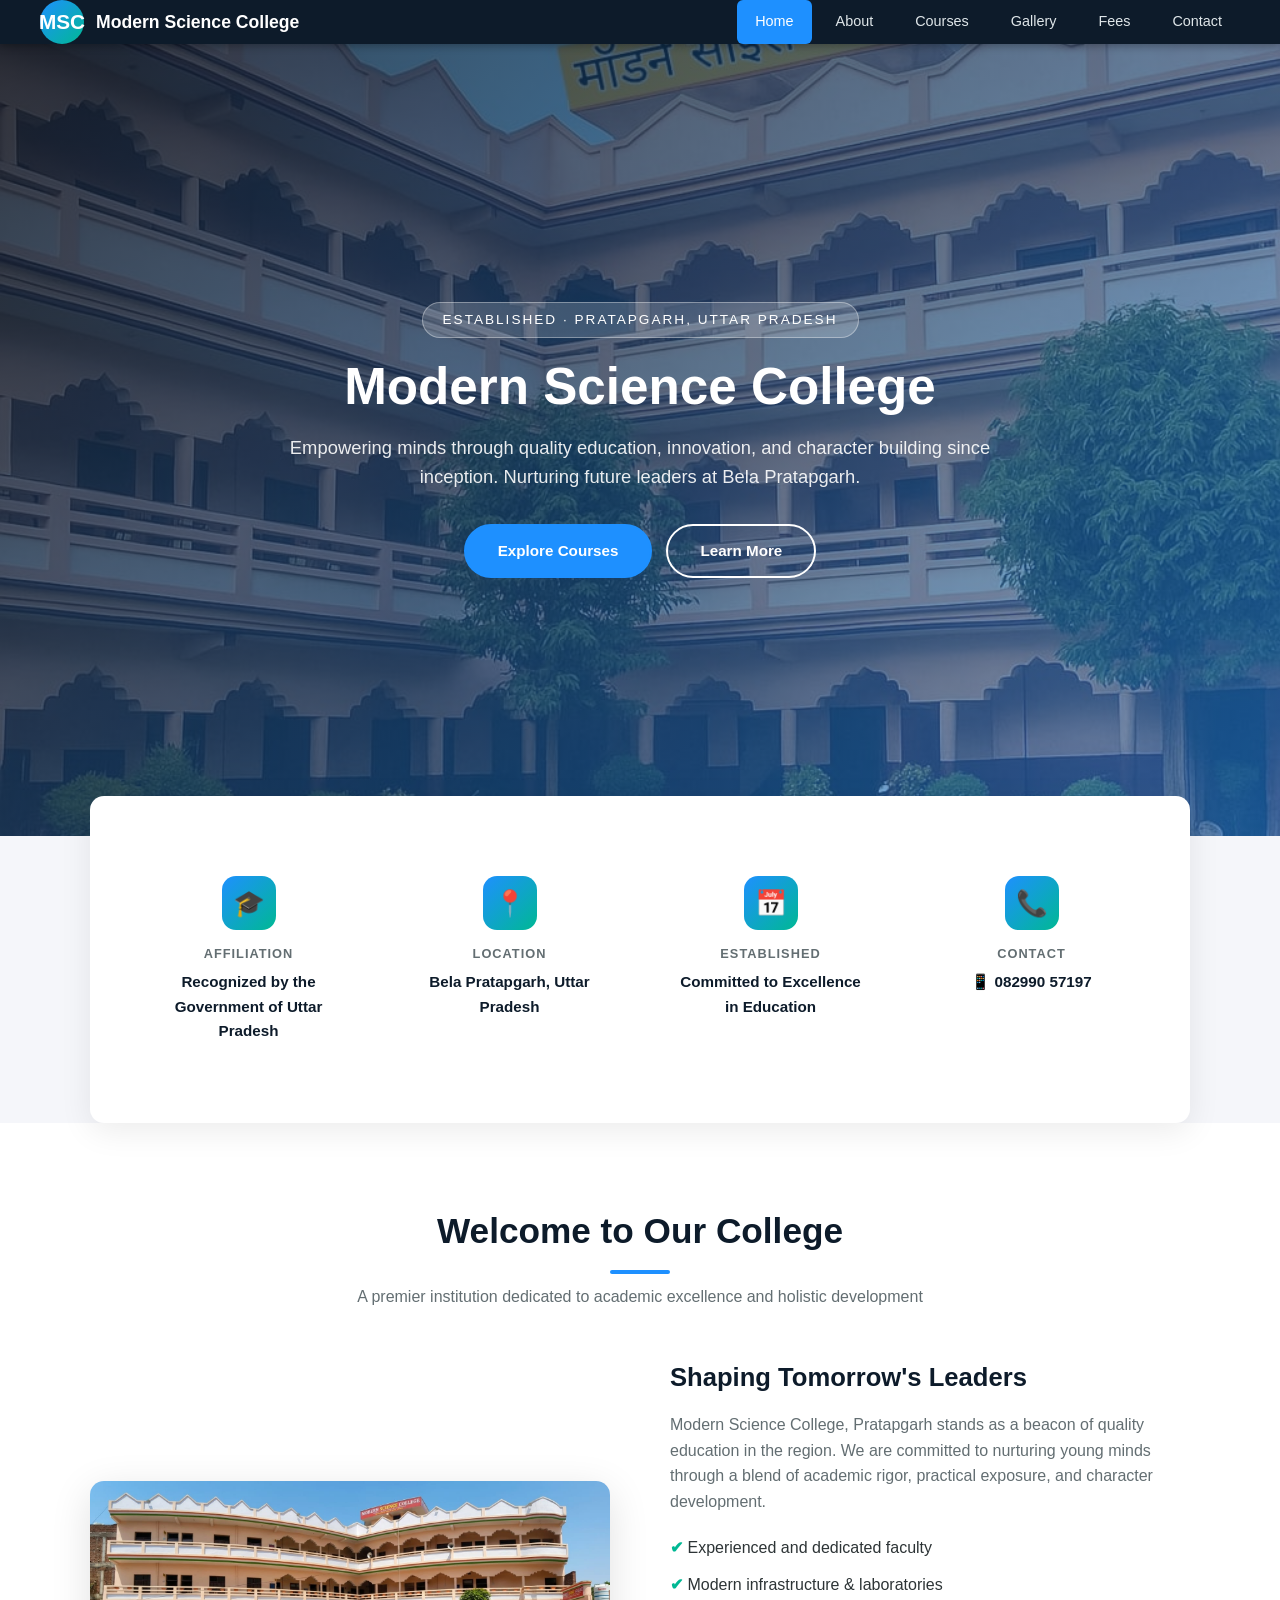
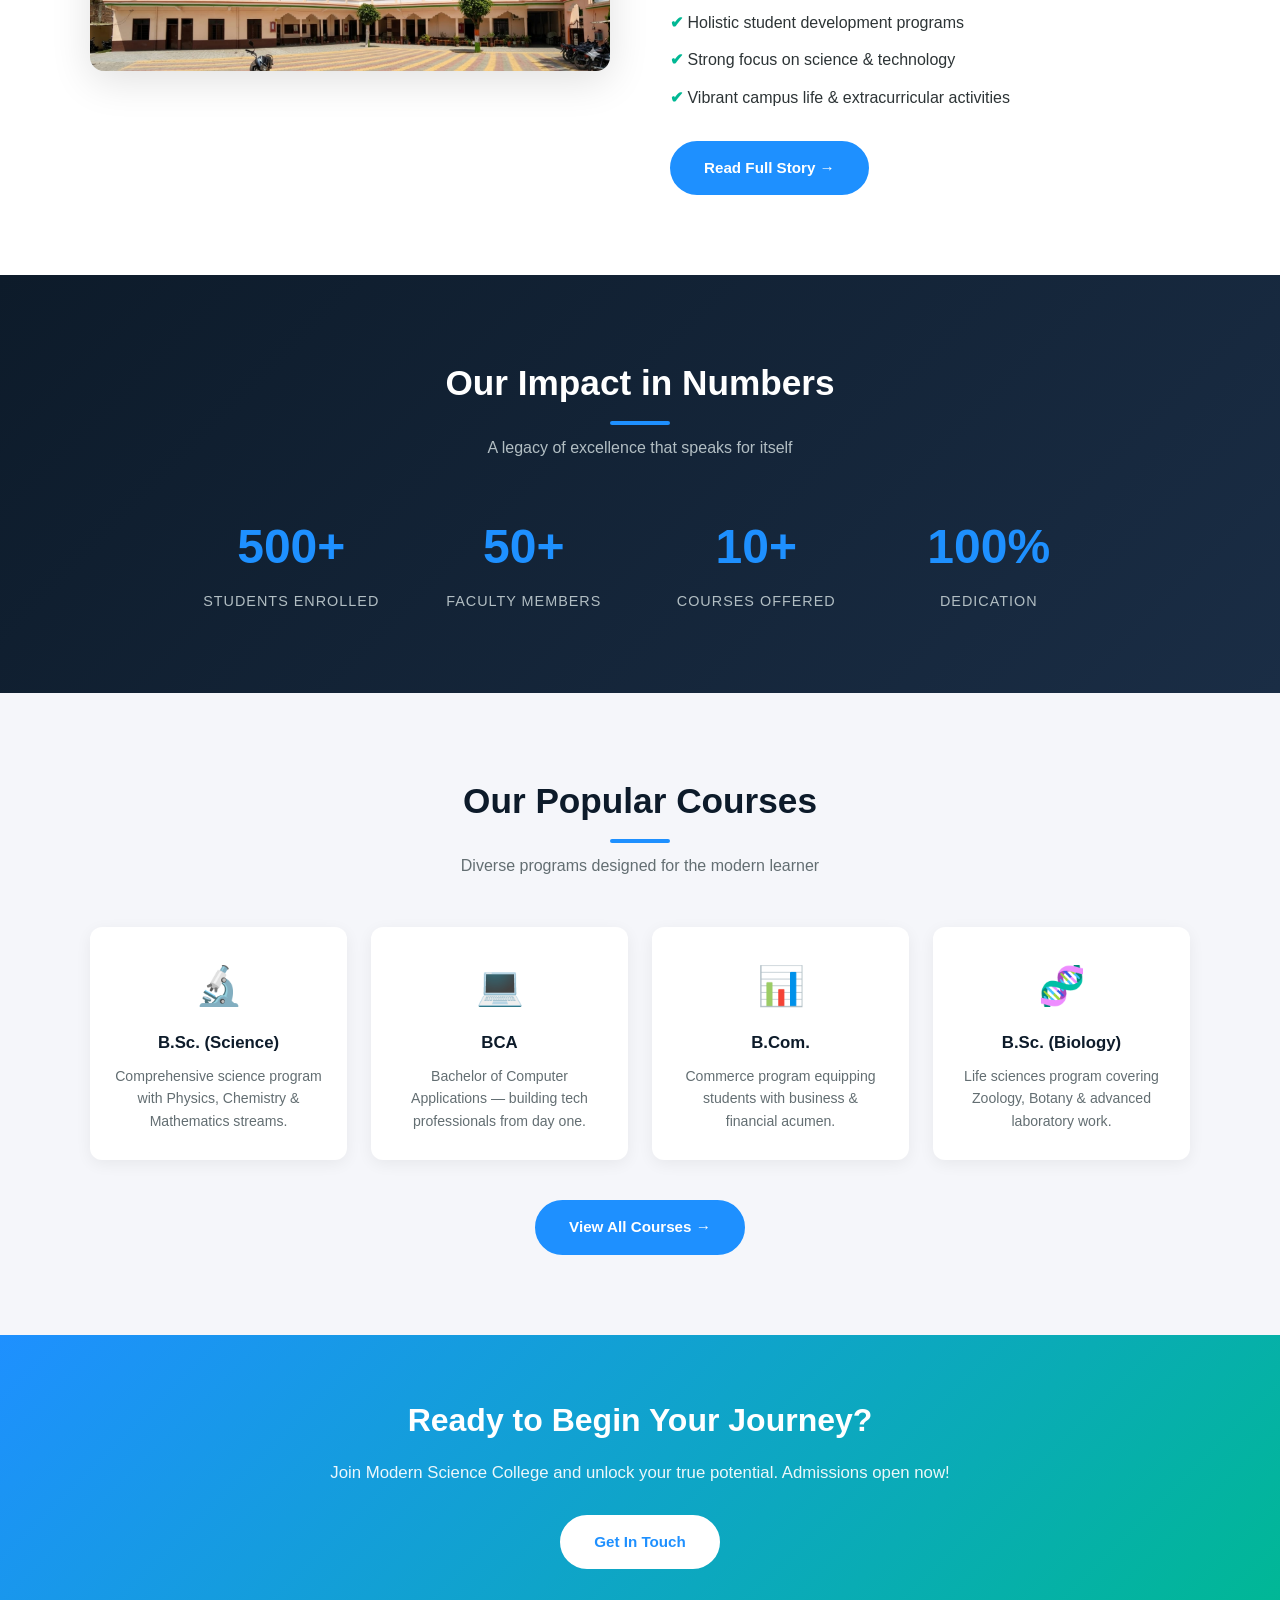
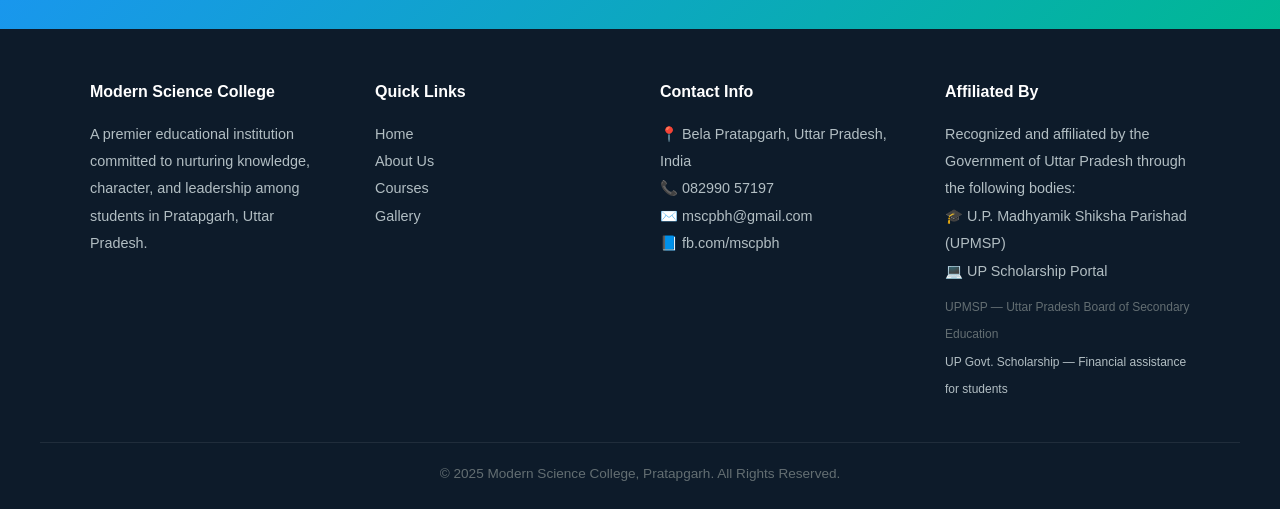
==== index.html @ 39db9e0f "first commit" ====
<!DOCTYPE html>
<html lang="en">
<head>
  <meta charset="UTF-8" />
  <meta name="viewport" content="width=device-width, initial-scale=1.0" />
  <title>Modern Science College, Pratapgarh</title>
  <style>
    /* ─── RESET & BASE ─── */
    *, *::before, *::after { box-sizing: border-box; margin: 0; padding: 0; }
    html { scroll-behavior: smooth; }
    body {
      font-family: 'Segoe UI', Tahoma, sans-serif;
      background: #f5f6fa;
      color: #2d3436;
      line-height: 1.6;
    }
    a { text-decoration: none; color: inherit; }

    /* ─── NAVBAR ─── */
    nav {
      position: sticky; top: 0; z-index: 999;
      background: #0d1b2a;
      display: flex; align-items: center; justify-content: space-between;
      padding: 0 40px;
      box-shadow: 0 2px 8px rgba(0,0,0,0.3);
    }
    .logo {
      display: flex; align-items: center; gap: 12px;
      color: #fff; font-size: 1.1rem; font-weight: 600;
    }
    .logo-circle {
      width: 44px; height: 44px; border-radius: 50%;
      background: linear-gradient(135deg, #1e90ff, #00b894);
      display: flex; align-items: center; justify-content: center;
      font-size: 1.3rem; font-weight: bold; color: #fff; flex-shrink: 0;
    }
    .nav-links { display: flex; gap: 6px; list-style: none; }
    .nav-links a {
      display: block; padding: 10px 18px;
      color: #dfe6e9; font-size: 0.9rem; font-weight: 500;
      border-radius: 6px; transition: all 0.2s;
    }
    .nav-links a:hover, .nav-links a.active {
      background: #1e90ff; color: #fff;
    }

    /* ─── HERO ─── */
    .hero {
      position: relative;
      height: 88vh; min-height: 480px;
      background: url('../img/collegepic1.jpeg') center/cover no-repeat;
      display: flex; align-items: center; justify-content: center;
      text-align: center;
    }
    .hero::after {
      content: '';
      position: absolute; inset: 0;
      background: linear-gradient(135deg, rgba(13,27,42,0.82), rgba(30,144,255,0.55));
    }
    .hero-content {
      position: relative; z-index: 1;
      color: #fff; max-width: 800px; padding: 0 24px;
    }
    .hero-badge {
      display: inline-block;
      background: rgba(255,255,255,0.18);
      border: 1px solid rgba(255,255,255,0.35);
      padding: 6px 20px; border-radius: 50px;
      font-size: 0.85rem; letter-spacing: 2px; text-transform: uppercase;
      margin-bottom: 20px;
    }
    .hero-content h1 { font-size: 3.2rem; font-weight: 800; line-height: 1.15; margin-bottom: 16px; }
    .hero-content p { font-size: 1.15rem; opacity: 0.9; margin-bottom: 32px; }
    .hero-btns { display: flex; gap: 14px; justify-content: center; flex-wrap: wrap; }
    .btn {
      display: inline-block; padding: 13px 32px;
      border-radius: 50px; font-weight: 600; font-size: 0.95rem;
      transition: all 0.25s; cursor: pointer;
    }
    .btn-primary { background: #1e90ff; color: #fff; border: 2px solid #1e90ff; }
    .btn-primary:hover { background: #0d6efd; border-color: #0d6efd; transform: translateY(-2px); }
    .btn-outline { background: transparent; color: #fff; border: 2px solid #fff; }
    .btn-outline:hover { background: #fff; color: #0d1b2a; transform: translateY(-2px); }

    /* ─── SECTIONS ─── */
    section { padding: 80px 40px; }
    .section-title {
      text-align: center; margin-bottom: 48px;
    }
    .section-title h2 {
      font-size: 2.2rem; color: #0d1b2a;
      position: relative; display: inline-block;
    }
    .section-title h2::after {
      content: ''; display: block;
      width: 60px; height: 4px; background: #1e90ff;
      border-radius: 2px; margin: 10px auto 0;
    }
    .section-title p { color: #636e72; margin-top: 10px; font-size: 1rem; }

    /* ─── QUICK INFO ─── */
    .quick-info {
      background: #fff;
      display: grid;
      grid-template-columns: repeat(auto-fit, minmax(220px, 1fr));
      gap: 24px; padding: 60px 40px;
      margin-top: -40px; position: relative; z-index: 2;
      max-width: 1100px; margin-left: auto; margin-right: auto;
      border-radius: 14px;
      box-shadow: 0 8px 32px rgba(0,0,0,0.08);
    }
    .info-card { text-align: center; padding: 20px; }
    .info-icon {
      width: 54px; height: 54px; border-radius: 14px;
      background: linear-gradient(135deg, #1e90ff, #00b894);
      display: flex; align-items: center; justify-content: center;
      font-size: 1.6rem; margin: 0 auto 14px;
    }
    .info-card h3 { font-size: 0.8rem; color: #636e72; text-transform: uppercase; letter-spacing: 1px; margin-bottom: 6px; }
    .info-card p { font-weight: 600; color: #0d1b2a; font-size: 0.95rem; }

    /* ─── ABOUT HIGHLIGHTS ─── */
    #home-about { background: #fff; }
    .about-grid {
      display: grid; grid-template-columns: 1fr 1fr;
      gap: 60px; align-items: center; max-width: 1100px; margin: 0 auto;
    }
    .about-img {
      border-radius: 14px; overflow: hidden;
      box-shadow: 0 10px 40px rgba(0,0,0,0.12);
    }
    .about-img img { width: 100%; height: auto; display: block; }
    .about-text h3 { font-size: 1.6rem; color: #0d1b2a; margin-bottom: 14px; }
    .about-text p { color: #636e72; margin-bottom: 14px; }
    .check-list { list-style: none; margin-bottom: 24px; }
    .check-list li { padding: 6px 0; color: #2d3436; }
    .check-list li::before { content: '✔ '; color: #00b894; font-weight: bold; }

    /* ─── STATS ─── */
    #stats {
      background: linear-gradient(135deg, #0d1b2a, #1a2d45);
      color: #fff; text-align: center;
    }
    #stats .section-title h2 { color: #fff; }
    #stats .section-title p { color: #b2bec3; }
    .stats-grid {
      display: grid;
      grid-template-columns: repeat(auto-fit, minmax(160px, 1fr));
      gap: 30px; max-width: 900px; margin: 0 auto;
    }
    .stat-item h2 { font-size: 3rem; font-weight: 800; color: #1e90ff; }
    .stat-item p { color: #b2bec3; font-size: 0.9rem; text-transform: uppercase; letter-spacing: 1px; margin-top: 4px; }

    /* ─── COURSES PREVIEW ─── */
    #courses-preview { background: #f5f6fa; }
    .course-grid {
      display: grid;
      grid-template-columns: repeat(auto-fit, minmax(240px, 1fr));
      gap: 24px; max-width: 1100px; margin: 0 auto;
    }
    .course-card {
      background: #fff; border-radius: 12px;
      padding: 28px 24px; text-align: center;
      box-shadow: 0 4px 16px rgba(0,0,0,0.06);
      transition: transform 0.25s, box-shadow 0.25s;
    }
    .course-card:hover { transform: translateY(-6px); box-shadow: 0 12px 32px rgba(0,0,0,0.12); }
    .course-icon { font-size: 2.4rem; margin-bottom: 14px; }
    .course-card h3 { color: #0d1b2a; margin-bottom: 8px; font-size: 1.05rem; }
    .course-card p { color: #636e72; font-size: 0.88rem; }

    /* ─── CTA BANNER ─── */
    .cta-banner {
      background: linear-gradient(135deg, #1e90ff, #00b894);
      color: #fff; text-align: center; padding: 60px 40px;
    }
    .cta-banner h2 { font-size: 2rem; margin-bottom: 14px; }
    .cta-banner p { font-size: 1.05rem; opacity: 0.92; margin-bottom: 28px; }
    .btn-white { background: #fff; color: #1e90ff; border: 2px solid #fff; }
    .btn-white:hover { background: transparent; color: #fff; transform: translateY(-2px); }

    /* ─── FOOTER ─── */
    footer {
      background: #0d1b2a; color: #b2bec3;
      padding: 50px 40px 24px;
    }
    .footer-grid {
      display: grid;
      grid-template-columns: repeat(auto-fit, minmax(200px, 1fr));
      gap: 40px; max-width: 1100px; margin: 0 auto 40px;
    }
    .footer-col h3 { color: #fff; margin-bottom: 16px; font-size: 1rem; }
    .footer-col p, .footer-col a { color: #b2bec3; font-size: 0.9rem; line-height: 1.9; display: block; }
    .footer-col a:hover { color: #1e90ff; }
    .footer-bottom {
      border-top: 1px solid rgba(255,255,255,0.08);
      text-align: center; padding-top: 20px;
      font-size: 0.85rem; color: #636e72;
    }

    /* ─── RESPONSIVE ─── */
    @media (max-width: 768px) {
      nav { flex-direction: column; padding: 14px 20px; gap: 10px; }
      .nav-links { flex-wrap: wrap; justify-content: center; }
      .hero-content h1 { font-size: 2rem; }
      section { padding: 50px 20px; }
      .quick-info { padding: 40px 24px; margin: -30px 16px 0; }
      .about-grid { grid-template-columns: 1fr; gap: 30px; }
    }
  </style>
</head>
<body>

  <!-- NAVBAR -->
  <nav>
    <div class="logo">
      <div class="logo-circle">MSC</div>
      <span>Modern Science College</span>
    </div>
    <ul class="nav-links">
      <li><a href="index.html" class="active">Home</a></li>
      <li><a href="about.html">About</a></li>
      <li><a href="courses.html">Courses</a></li>
      <li><a href="gallery.html">Gallery</a></li>
      <li><a href="fees.html">Fees</a></li>
      <li><a href="contact.html">Contact</a></li>
    </ul>
  </nav>

  <!-- HERO -->
  <section class="hero">
    <div class="hero-content">
      <span class="hero-badge">Established · Pratapgarh, Uttar Pradesh</span>
      <h1>Modern Science College</h1>
      <p>Empowering minds through quality education, innovation, and character building since inception. Nurturing future leaders at Bela Pratapgarh.</p>
      <div class="hero-btns">
        <a href="courses.html" class="btn btn-primary">Explore Courses</a>
        <a href="about.html" class="btn btn-outline">Learn More</a>
      </div>
    </div>
  </section>

  <!-- QUICK INFO -->
  <div class="quick-info">
    <div class="info-card">
      <div class="info-icon">🎓</div>
      <h3>Affiliation</h3>
      <p>Recognized by the Government of Uttar Pradesh</p>
    </div>
    <div class="info-card">
      <div class="info-icon">📍</div>
      <h3>Location</h3>
      <p>Bela Pratapgarh, Uttar Pradesh</p>
    </div>
    <div class="info-card">
      <div class="info-icon">📅</div>
      <h3>Established</h3>
      <p>Committed to Excellence in Education</p>
    </div>
    <div class="info-card">
      <div class="info-icon">📞</div>
      <h3>Contact</h3>
      <p>📱 082990 57197</p>
    </div>
  </div>

  <!-- ABOUT HIGHLIGHTS -->
  <section id="home-about">
    <div class="section-title">
      <h2>Welcome to Our College</h2>
      <p>A premier institution dedicated to academic excellence and holistic development</p>
    </div>
    <div class="about-grid">
      <div class="about-img">
        <img src="../img/collegepic2.jpeg" alt="College Campus" />
      </div>
      <div class="about-text">
        <h3>Shaping Tomorrow's Leaders</h3>
        <p>Modern Science College, Pratapgarh stands as a beacon of quality education in the region. We are committed to nurturing young minds through a blend of academic rigor, practical exposure, and character development.</p>
        <ul class="check-list">
          <li>Experienced and dedicated faculty</li>
          <li>Modern infrastructure &amp; laboratories</li>
          <li>Holistic student development programs</li>
          <li>Strong focus on science &amp; technology</li>
          <li>Vibrant campus life &amp; extracurricular activities</li>
        </ul>
        <a href="about.html" class="btn btn-primary">Read Full Story →</a>
      </div>
    </div>
  </section>

  <!-- STATS -->
  <section id="stats">
    <div class="section-title">
      <h2>Our Impact in Numbers</h2>
      <p>A legacy of excellence that speaks for itself</p>
    </div>
    <div class="stats-grid">
      <div class="stat-item">
        <h2>500+</h2>
        <p>Students Enrolled</p>
      </div>
      <div class="stat-item">
        <h2>50+</h2>
        <p>Faculty Members</p>
      </div>
      <div class="stat-item">
        <h2>10+</h2>
        <p>Courses Offered</p>
      </div>
      <div class="stat-item">
        <h2>100%</h2>
        <p>Dedication</p>
      </div>
    </div>
  </section>

  <!-- COURSES PREVIEW -->
  <section id="courses-preview">
    <div class="section-title">
      <h2>Our Popular Courses</h2>
      <p>Diverse programs designed for the modern learner</p>
    </div>
    <div class="course-grid">
      <div class="course-card">
        <div class="course-icon">🔬</div>
        <h3>B.Sc. (Science)</h3>
        <p>Comprehensive science program with Physics, Chemistry &amp; Mathematics streams.</p>
      </div>
      <div class="course-card">
        <div class="course-icon">💻</div>
        <h3>BCA</h3>
        <p>Bachelor of Computer Applications — building tech professionals from day one.</p>
      </div>
      <div class="course-card">
        <div class="course-icon">📊</div>
        <h3>B.Com.</h3>
        <p>Commerce program equipping students with business &amp; financial acumen.</p>
      </div>
      <div class="course-card">
        <div class="course-icon">🧬</div>
        <h3>B.Sc. (Biology)</h3>
        <p>Life sciences program covering Zoology, Botany &amp; advanced laboratory work.</p>
      </div>
    </div>
    <div style="text-align:center; margin-top:40px;">
      <a href="courses.html" class="btn btn-primary">View All Courses →</a>
    </div>
  </section>

  <!-- CTA BANNER -->
  <section class="cta-banner">
    <h2>Ready to Begin Your Journey?</h2>
    <p>Join Modern Science College and unlock your true potential. Admissions open now!</p>
    <a href="about.html" class="btn btn-white">Get In Touch</a>
  </section>



  <!-- FOOTER -->
  <footer>
    <div class="footer-grid">
      <div class="footer-col">
        <h3>Modern Science College</h3>
        <p>A premier educational institution committed to nurturing knowledge, character, and leadership among students in Pratapgarh, Uttar Pradesh.</p>
      </div>
      <div class="footer-col">
        <h3>Quick Links</h3>
        <a href="index.html">Home</a>
        <a href="about.html">About Us</a>
        <a href="courses.html">Courses</a>
        <a href="gallery.html">Gallery</a>
      </div>
      <div class="footer-col">
        <h3>Contact Info</h3>
        <p>📍 Bela Pratapgarh, Uttar Pradesh, India</p>
        <p>📞 082990 57197</p>
        <p>✉️ mscpbh@gmail.com</p>
        <p><a href="https://www.facebook.com/mscpbh" target="_blank">📘 fb.com/mscpbh</a></p>
      </div>
      <div class="footer-col">
        <h3>Affiliated By</h3>
        <p>Recognized and affiliated by the Government of Uttar Pradesh through the following bodies:</p>
        <p><a href="https://upmsp.edu.in/" target="_blank" rel="noopener">🎓 U.P. Madhyamik Shiksha Parishad (UPMSP)</a></p>
        <p><a href="https://scholarship.up.gov.in/" target="_blank" rel="noopener">💻 UP Scholarship Portal</a></p>
        <p style="margin-top:8px;"><small style="color:#636e72;">UPMSP — Uttar Pradesh Board of Secondary Education</small></p>
        <p><small>UP Govt. Scholarship — Financial assistance for students</small></p>
      </div>
    </div>
    <div class="footer-bottom">
      <p>&copy; 2025 Modern Science College, Pratapgarh. All Rights Reserved.</p>
    </div>
  </footer>

</body>
</html>
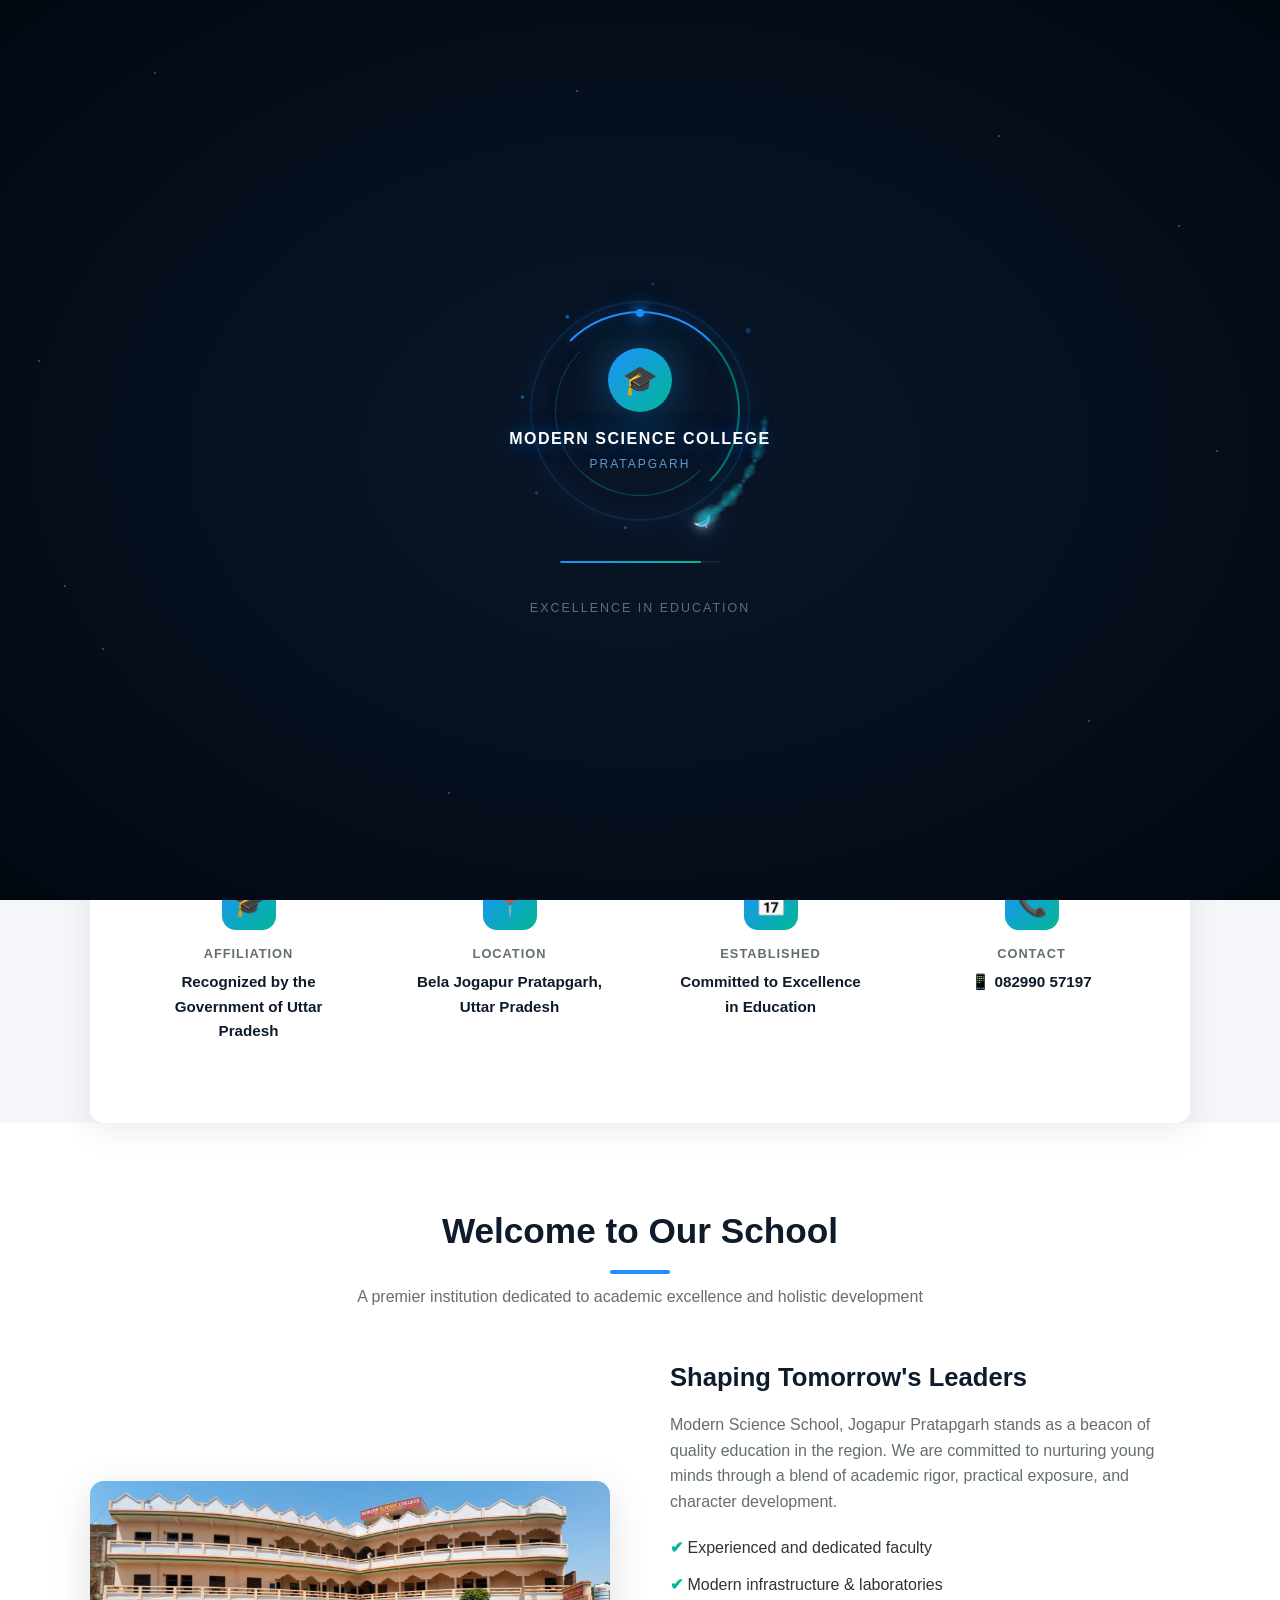
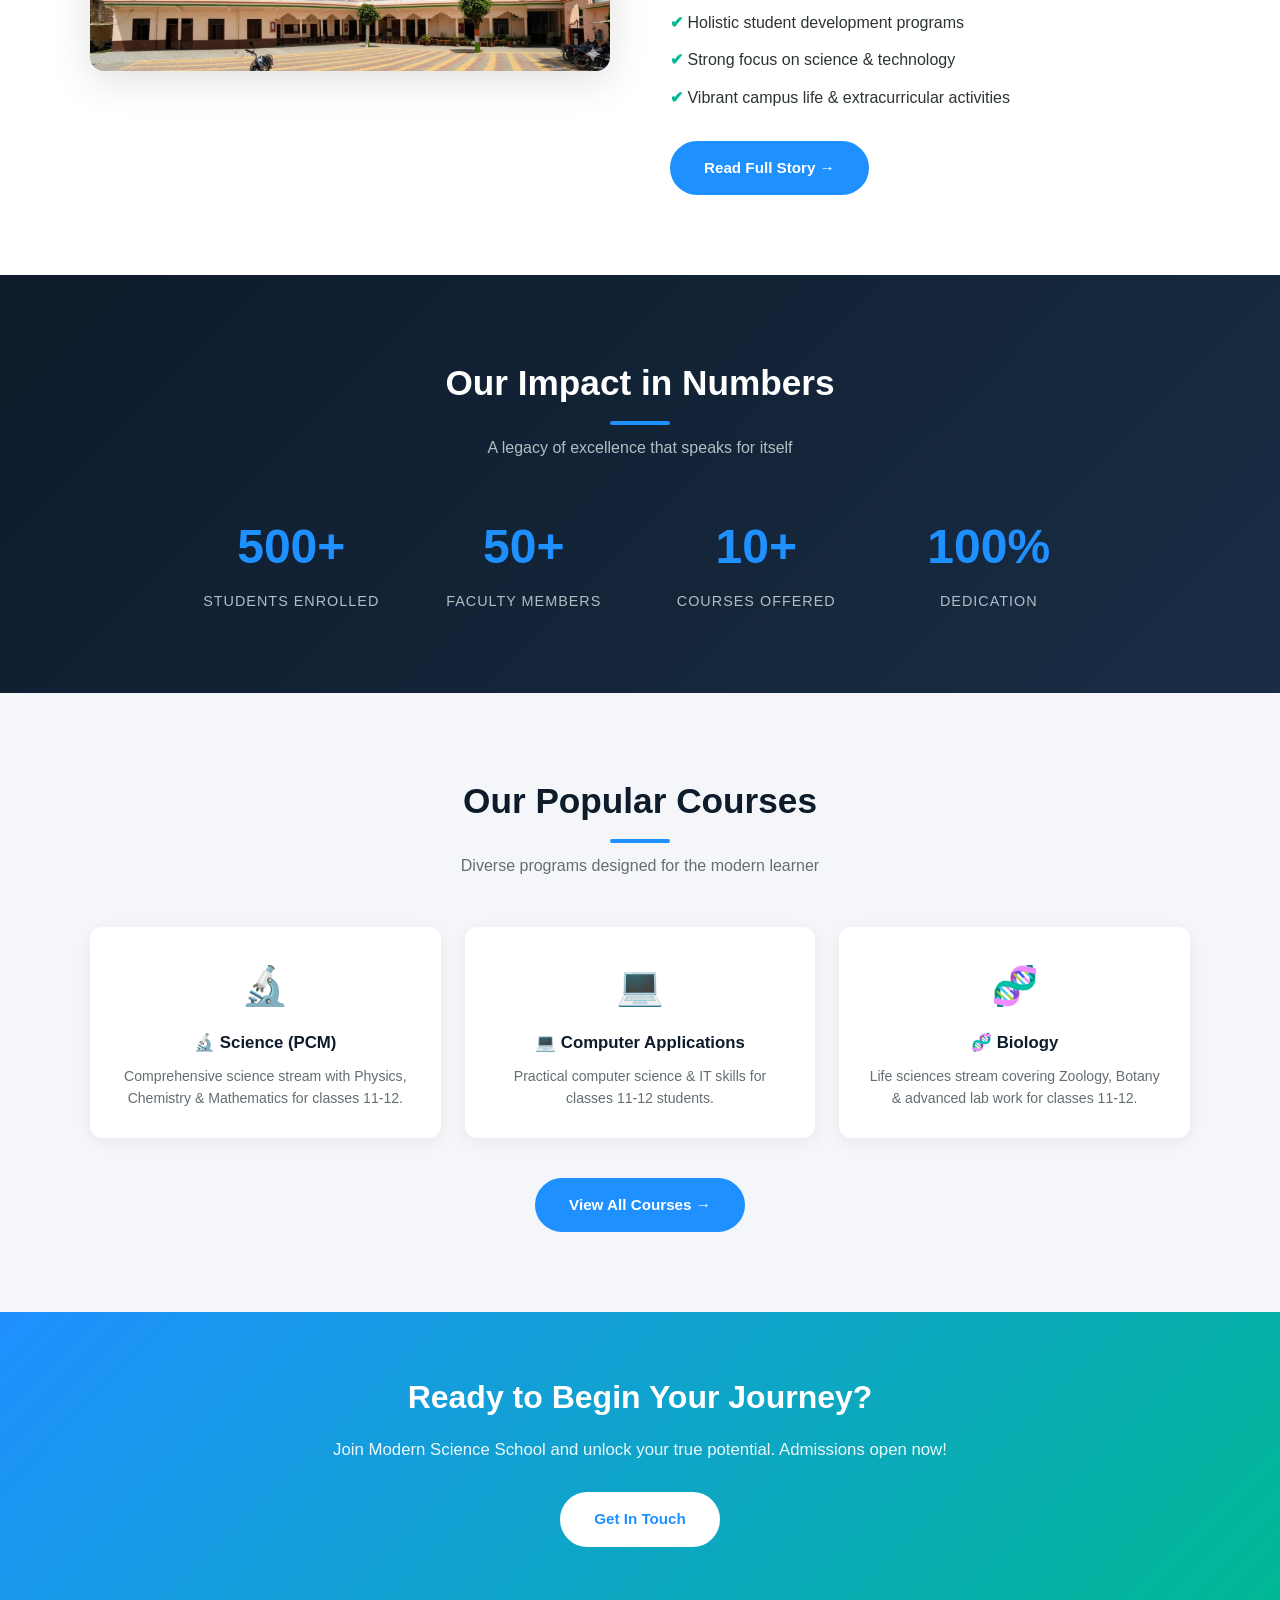
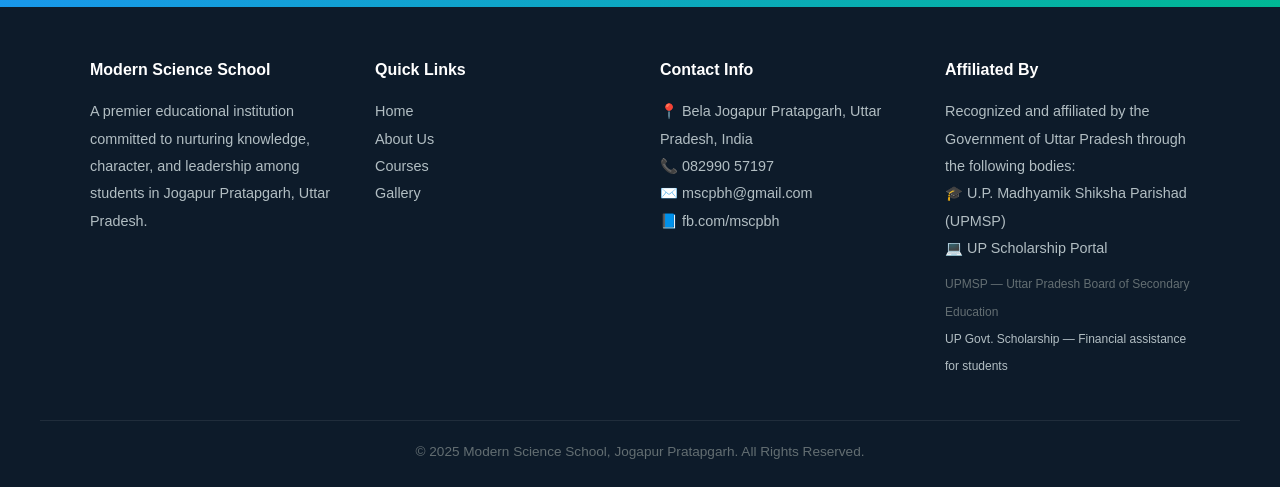
==== commit ef8e2d1a: "frist commit" ====
--- a/index.html
+++ b/index.html
@@ -3,9 +3,8 @@
 <head>
   <meta charset="UTF-8" />
   <meta name="viewport" content="width=device-width, initial-scale=1.0" />
-  <title>Modern Science College, Pratapgarh</title>
+  <title>Modern Science School, Jogapur Pratapgarh</title>
   <style>
-    /* ─── RESET & BASE ─── */
     *, *::before, *::after { box-sizing: border-box; margin: 0; padding: 0; }
     html { scroll-behavior: smooth; }
     body {
@@ -16,6 +15,279 @@
     }
     a { text-decoration: none; color: inherit; }
 
+    /* ─── LOADER OVERLAY ─── */
+    #loader-overlay {
+      position: fixed;
+      inset: 0;
+      background: radial-gradient(ellipse at center, #0a1628 0%, #050d1a 70%, #020810 100%);
+      display: flex;
+      flex-direction: column;
+      align-items: center;
+      justify-content: center;
+      z-index: 99999;
+      transition: opacity 0.8s cubic-bezier(0.4, 0, 0.2, 1),
+                  visibility 0.8s cubic-bezier(0.4, 0, 0.2, 1);
+    }
+    #loader-overlay.hidden {
+      opacity: 0;
+      visibility: hidden;
+    }
+
+    /* ─── LOADER CONTAINER ─── */
+    .loader-wrapper {
+      position: relative;
+      width: 260px;
+      height: 260px;
+      display: flex;
+      align-items: center;
+      justify-content: center;
+    }
+
+    /* ─── CIRCULAR RING ─── */
+    .loader-ring-outer {
+      position: absolute;
+      width: 220px;
+      height: 220px;
+      border-radius: 50%;
+      border: 2px solid rgba(30, 144, 255, 0.15);
+      box-shadow: 0 0 30px rgba(30, 144, 255, 0.08),
+                  inset 0 0 30px rgba(30, 144, 255, 0.05);
+    }
+    .loader-ring {
+      position: absolute;
+      width: 200px;
+      height: 200px;
+      border-radius: 50%;
+      border: 2.5px solid transparent;
+      border-top-color: #1e90ff;
+      border-right-color: rgba(0, 184, 148, 0.6);
+      animation: ring-spin 2s cubic-bezier(0.5, 0, 0.5, 1) infinite;
+      filter: drop-shadow(0 0 8px rgba(30, 144, 255, 0.5));
+    }
+    .loader-ring-inner {
+      position: absolute;
+      width: 170px;
+      height: 170px;
+      border-radius: 50%;
+      border: 1.5px solid transparent;
+      border-bottom-color: rgba(0, 184, 148, 0.4);
+      border-left-color: rgba(30, 144, 255, 0.3);
+      animation: ring-spin 3s cubic-bezier(0.5, 0, 0.5, 1) infinite reverse;
+      filter: drop-shadow(0 0 6px rgba(0, 184, 148, 0.3));
+    }
+    .loader-ring-dot {
+      position: absolute;
+      width: 8px;
+      height: 8px;
+      border-radius: 50%;
+      background: #1e90ff;
+      box-shadow: 0 0 12px #1e90ff, 0 0 24px rgba(30, 144, 255, 0.4);
+      top: -4px;
+      left: 50%;
+      transform: translateX(-50%);
+    }
+
+    /* ─── CENTER CONTENT ─── */
+    .loader-center {
+      position: relative;
+      z-index: 2;
+      text-align: center;
+      display: flex;
+      flex-direction: column;
+      align-items: center;
+    }
+    .loader-icon {
+      width: 64px;
+      height: 64px;
+      border-radius: 50%;
+      background: linear-gradient(135deg, #1e90ff, #00b894);
+      display: flex;
+      align-items: center;
+      justify-content: center;
+      font-size: 1.8rem;
+      color: #fff;
+      margin-bottom: 14px;
+      box-shadow: 0 0 40px rgba(30, 144, 255, 0.35),
+                  0 0 80px rgba(0, 184, 148, 0.15);
+      animation: icon-pulse 2s ease-in-out infinite;
+    }
+    .loader-college-name {
+      color: #ffffff;
+      font-size: 1rem;
+      font-weight: 700;
+      letter-spacing: 1.5px;
+      text-transform: uppercase;
+      text-shadow: 0 0 20px rgba(30, 144, 255, 0.5);
+      white-space: nowrap;
+    }
+    .loader-college-sub {
+      color: #74b9ff;
+      font-size: 0.75rem;
+      font-weight: 500;
+      letter-spacing: 2px;
+      text-transform: uppercase;
+      margin-top: 4px;
+      opacity: 0.8;
+    }
+
+    /* ─── BIRD ─── */
+    .bird-orbit-container {
+      position: absolute;
+      width: 260px;
+      height: 260px;
+      top: 0;
+      left: 0;
+      animation: none;
+    }
+    .bird {
+      position: absolute;
+      width: 22px;
+      height: 22px;
+      top: 50%;
+      left: 50%;
+      margin-top: -11px;
+      margin-left: -11px;
+      animation: bird-orbit 2.2s linear infinite;
+    }
+    .bird svg {
+      width: 22px;
+      height: 22px;
+      filter: drop-shadow(0 0 6px #fff) drop-shadow(0 0 12px rgba(30, 144, 255, 0.7));
+      animation: wing-flap 0.35s ease-in-out infinite alternate;
+    }
+
+    /* ─── BIRD TRAIL CANVAS ─── */
+    #trail-canvas {
+      position: absolute;
+      top: -60px;
+      left: -60px;
+      width: 380px;
+      height: 380px;
+      pointer-events: none;
+      z-index: 1;
+    }
+
+    /* ─── PARTICLE CANVAS ─── */
+    #particle-canvas {
+      position: absolute;
+      inset: 0;
+      width: 100%;
+      height: 100%;
+      pointer-events: none;
+      z-index: 10;
+    }
+
+    /* ─── BOTTOM TAGLINE ─── */
+    .loader-tagline {
+      margin-top: 36px;
+      color: #636e72;
+      font-size: 0.78rem;
+      letter-spacing: 2px;
+      text-transform: uppercase;
+      animation: tagline-pulse 2s ease-in-out infinite;
+    }
+
+    /* ─── PROGRESS BAR ─── */
+    .loader-progress-wrap {
+      margin-top: 20px;
+      width: 160px;
+      height: 2px;
+      background: rgba(255, 255, 255, 0.06);
+      border-radius: 2px;
+      overflow: hidden;
+    }
+    .loader-progress-bar {
+      height: 100%;
+      width: 0%;
+      background: linear-gradient(90deg, #1e90ff, #00b894);
+      border-radius: 2px;
+      box-shadow: 0 0 10px rgba(30, 144, 255, 0.5);
+      transition: width 0.1s linear;
+    }
+
+    /* ─── ANIMATIONS ─── */
+    @keyframes ring-spin {
+      to { transform: rotate(360deg); }
+    }
+    @keyframes icon-pulse {
+      0%, 100% { transform: scale(1); }
+      50% { transform: scale(1.08); }
+    }
+    @keyframes wing-flap {
+      0% { transform: scaleY(1) rotate(0deg); }
+      100% { transform: scaleY(0.7) rotate(-5deg); }
+    }
+    @keyframes tagline-pulse {
+      0%, 100% { opacity: 0.5; }
+      50% { opacity: 1; }
+    }
+    @keyframes bird-fly-away {
+      0% {
+        transform: translate(0, 0) rotate(0deg);
+        opacity: 1;
+      }
+      30% {
+        transform: translate(0, -80px) rotate(-5deg);
+        opacity: 1;
+      }
+      70% {
+        opacity: 0.7;
+      }
+      100% {
+        transform: translate(0, -260px) rotate(-15deg);
+        opacity: 0;
+      }
+    }
+    @keyframes loader-exit {
+      0% {
+        transform: scale(1);
+        opacity: 1;
+        filter: blur(0px);
+      }
+      100% {
+        transform: scale(0.6);
+        opacity: 0;
+        filter: blur(12px);
+      }
+    }
+    @keyframes fade-out-all {
+      to {
+        opacity: 0;
+      }
+    }
+    @keyframes dot-twinkle {
+      0%, 100% { opacity: 0.3; transform: scale(0.8); }
+      50% { opacity: 1; transform: scale(1.2); }
+    }
+
+    /* ─── AMBIENT STARS ─── */
+    .star {
+      position: absolute;
+      width: 2px;
+      height: 2px;
+      background: #fff;
+      border-radius: 50%;
+      animation: dot-twinkle var(--dur) ease-in-out infinite;
+      animation-delay: var(--delay);
+      opacity: 0.3;
+    }
+
+    /* ─── RESPONSIVE ─── */
+    @media (max-width: 480px) {
+      .loader-wrapper {
+        width: 200px;
+        height: 200px;
+      }
+      .loader-ring-outer { width: 170px; height: 170px; }
+      .loader-ring { width: 155px; height: 155px; }
+      .loader-ring-inner { width: 130px; height: 130px; }
+      .loader-college-name { font-size: 0.85rem; letter-spacing: 1px; }
+      .loader-college-sub { font-size: 0.65rem; }
+      .loader-icon { width: 50px; height: 50px; font-size: 1.4rem; }
+      #trail-canvas { top: -40px; left: -40px; width: 280px; height: 280px; }
+      .bird-orbit-container { width: 200px; height: 200px; }
+    }
+
     /* ─── NAVBAR ─── */
     nav {
       position: sticky; top: 0; z-index: 999;
@@ -43,6 +315,27 @@
     .nav-links a:hover, .nav-links a.active {
       background: #1e90ff; color: #fff;
     }
+    .hamburger {
+      display: none;
+      flex-direction: column;
+      gap: 5px;
+      cursor: pointer;
+      background: none;
+      border: none;
+      padding: 6px;
+      z-index: 1000;
+    }
+    .hamburger span {
+      display: block;
+      width: 26px;
+      height: 3px;
+      background: #dfe6e9;
+      border-radius: 3px;
+      transition: all 0.3s;
+    }
+    .hamburger.open span:nth-child(1) { transform: rotate(45deg) translate(5px, 6px); }
+    .hamburger.open span:nth-child(2) { opacity: 0; }
+    .hamburger.open span:nth-child(3) { transform: rotate(-45deg) translate(5px, -6px); }
 
     /* ─── HERO ─── */
     .hero {
@@ -200,8 +493,22 @@
 
     /* ─── RESPONSIVE ─── */
     @media (max-width: 768px) {
-      nav { flex-direction: column; padding: 14px 20px; gap: 10px; }
-      .nav-links { flex-wrap: wrap; justify-content: center; }
+      nav { padding: 12px 20px; }
+      .hamburger { display: flex; }
+      .nav-links {
+        display: none;
+        flex-direction: column;
+        width: 100%;
+        gap: 2px;
+        background: #0d1b2a;
+        position: absolute;
+        top: 100%;
+        left: 0;
+        padding: 8px 16px 12px;
+        border-top: 1px solid #1a2d45;
+      }
+      .nav-links.open { display: flex; }
+      .nav-links a { border-radius: 6px; padding: 12px 14px; }
       .hero-content h1 { font-size: 2rem; }
       section { padding: 50px 20px; }
       .quick-info { padding: 40px 24px; margin: -30px 16px 0; }
@@ -211,11 +518,73 @@
 </head>
 <body>
 
+  <!-- PREMIUM LOADER -->
+  <div id="loader-overlay">
+    <!-- Ambient stars -->
+    <div class="star" style="top:8%;left:12%;--dur:3s;--delay:0s"></div>
+    <div class="star" style="top:15%;left:78%;--dur:4s;--delay:0.5s"></div>
+    <div class="star" style="top:72%;left:8%;--dur:2.5s;--delay:1s"></div>
+    <div class="star" style="top:80%;left:85%;--dur:3.5s;--delay:0.3s"></div>
+    <div class="star" style="top:25%;left:92%;--dur:4.5s;--delay:1.5s"></div>
+    <div class="star" style="top:65%;left:5%;--dur:3s;--delay:2s"></div>
+    <div class="star" style="top:40%;left:3%;--dur:5s;--delay:0.8s"></div>
+    <div class="star" style="top:10%;left:45%;--dur:3.8s;--delay:1.2s"></div>
+    <div class="star" style="top:88%;left:35%;--dur:4.2s;--delay:0.6s"></div>
+    <div class="star" style="top:50%;left:95%;--dur:2.8s;--delay:1.8s"></div>
+
+    <!-- Particle canvas for exit burst -->
+    <canvas id="particle-canvas"></canvas>
+
+    <!-- Loader content -->
+    <div class="loader-wrapper" id="loader-wrapper">
+      <!-- Trail canvas -->
+      <canvas id="trail-canvas" width="380" height="380"></canvas>
+
+      <!-- Rotating rings -->
+      <div class="loader-ring-outer"></div>
+      <div class="loader-ring">
+        <div class="loader-ring-dot"></div>
+      </div>
+      <div class="loader-ring-inner"></div>
+
+      <!-- Bird orbit -->
+      <div class="bird-orbit-container" id="bird-orbit">
+        <div class="bird" id="bird">
+          <svg viewBox="0 0 24 24" fill="none" xmlns="http://www.w3.org/2000/svg">
+            <path d="M3 12C5 8 8 5 12 5C16 5 19 8 21 12C19 10 16 9 12 9C8 9 5 10 3 12Z"
+                  fill="url(#bird-grad)" stroke="rgba(255,255,255,0.9)" stroke-width="1.2" stroke-linejoin="round"/>
+            <path d="M12 5C12 5 13.5 2.5 12 1C10.5 2.5 12 5 12 5Z"
+                  fill="rgba(255,255,255,0.85)"/>
+            <defs>
+              <linearGradient id="bird-grad" x1="3" y1="5" x2="21" y2="14">
+                <stop offset="0%" stop-color="#1e90ff"/>
+                <stop offset="100%" stop-color="#74b9ff"/>
+              </linearGradient>
+            </defs>
+          </svg>
+        </div>
+      </div>
+
+      <!-- Center content -->
+      <div class="loader-center" id="loader-center">
+        <div class="loader-icon">🎓</div>
+        <div class="loader-college-name">Modern Science College</div>
+        <div class="loader-college-sub">Pratapgarh</div>
+      </div>
+    </div>
+
+    <!-- Progress bar -->
+    <div class="loader-progress-wrap">
+      <div class="loader-progress-bar" id="progress-bar"></div>
+    </div>
+    <div class="loader-tagline" id="loader-tagline">Excellence in Education</div>
+  </div>
+
   <!-- NAVBAR -->
   <nav>
     <div class="logo">
       <div class="logo-circle">MSC</div>
-      <span>Modern Science College</span>
+      <span>Modern Science School</span>
     </div>
     <ul class="nav-links">
       <li><a href="index.html" class="active">Home</a></li>
@@ -225,14 +594,17 @@
       <li><a href="fees.html">Fees</a></li>
       <li><a href="contact.html">Contact</a></li>
     </ul>
+    <button class="hamburger" aria-label="Toggle navigation" onclick="this.classList.toggle('open');document.querySelector('.nav-links').classList.toggle('open')">
+      <span></span><span></span><span></span>
+    </button>
   </nav>
 
   <!-- HERO -->
   <section class="hero">
     <div class="hero-content">
-      <span class="hero-badge">Established · Pratapgarh, Uttar Pradesh</span>
-      <h1>Modern Science College</h1>
-      <p>Empowering minds through quality education, innovation, and character building since inception. Nurturing future leaders at Bela Pratapgarh.</p>
+      <span class="hero-badge">Established · Jogapur Pratapgarh, Uttar Pradesh</span>
+      <h1>Modern Science School</h1>
+      <p>Empowering minds through quality education, innovation, and character building since inception. Nurturing future leaders at Bela Jogapur Pratapgarh.</p>
       <div class="hero-btns">
         <a href="courses.html" class="btn btn-primary">Explore Courses</a>
         <a href="about.html" class="btn btn-outline">Learn More</a>
@@ -250,7 +622,7 @@
     <div class="info-card">
       <div class="info-icon">📍</div>
       <h3>Location</h3>
-      <p>Bela Pratapgarh, Uttar Pradesh</p>
+      <p>Bela Jogapur Pratapgarh, Uttar Pradesh</p>
     </div>
     <div class="info-card">
       <div class="info-icon">📅</div>
@@ -267,16 +639,16 @@
   <!-- ABOUT HIGHLIGHTS -->
   <section id="home-about">
     <div class="section-title">
-      <h2>Welcome to Our College</h2>
+      <h2>Welcome to Our School</h2>
       <p>A premier institution dedicated to academic excellence and holistic development</p>
     </div>
     <div class="about-grid">
       <div class="about-img">
-        <img src="../img/collegepic2.jpeg" alt="College Campus" />
+        <img src="../img/collegepic2.jpeg" alt="School Campus" />
       </div>
       <div class="about-text">
         <h3>Shaping Tomorrow's Leaders</h3>
-        <p>Modern Science College, Pratapgarh stands as a beacon of quality education in the region. We are committed to nurturing young minds through a blend of academic rigor, practical exposure, and character development.</p>
+        <p>Modern Science School, Jogapur Pratapgarh stands as a beacon of quality education in the region. We are committed to nurturing young minds through a blend of academic rigor, practical exposure, and character development.</p>
         <ul class="check-list">
           <li>Experienced and dedicated faculty</li>
           <li>Modern infrastructure &amp; laboratories</li>
@@ -324,23 +696,18 @@
     <div class="course-grid">
       <div class="course-card">
         <div class="course-icon">🔬</div>
-        <h3>B.Sc. (Science)</h3>
-        <p>Comprehensive science program with Physics, Chemistry &amp; Mathematics streams.</p>
+        <h3>🔬 Science (PCM)</h3>
+        <p>Comprehensive science stream with Physics, Chemistry &amp; Mathematics for classes 11-12.</p>
       </div>
       <div class="course-card">
         <div class="course-icon">💻</div>
-        <h3>BCA</h3>
-        <p>Bachelor of Computer Applications — building tech professionals from day one.</p>
-      </div>
-      <div class="course-card">
-        <div class="course-icon">📊</div>
-        <h3>B.Com.</h3>
-        <p>Commerce program equipping students with business &amp; financial acumen.</p>
+        <h3>💻 Computer Applications</h3>
+        <p>Practical computer science &amp; IT skills for classes 11-12 students.</p>
       </div>
       <div class="course-card">
         <div class="course-icon">🧬</div>
-        <h3>B.Sc. (Biology)</h3>
-        <p>Life sciences program covering Zoology, Botany &amp; advanced laboratory work.</p>
+        <h3>🧬 Biology</h3>
+        <p>Life sciences stream covering Zoology, Botany &amp; advanced lab work for classes 11-12.</p>
       </div>
     </div>
     <div style="text-align:center; margin-top:40px;">
@@ -351,18 +718,16 @@
   <!-- CTA BANNER -->
   <section class="cta-banner">
     <h2>Ready to Begin Your Journey?</h2>
-    <p>Join Modern Science College and unlock your true potential. Admissions open now!</p>
+    <p>Join Modern Science School and unlock your true potential. Admissions open now!</p>
     <a href="about.html" class="btn btn-white">Get In Touch</a>
   </section>
-
-
 
   <!-- FOOTER -->
   <footer>
     <div class="footer-grid">
       <div class="footer-col">
-        <h3>Modern Science College</h3>
-        <p>A premier educational institution committed to nurturing knowledge, character, and leadership among students in Pratapgarh, Uttar Pradesh.</p>
+        <h3>Modern Science School</h3>
+        <p>A premier educational institution committed to nurturing knowledge, character, and leadership among students in Jogapur Pratapgarh, Uttar Pradesh.</p>
       </div>
       <div class="footer-col">
         <h3>Quick Links</h3>
@@ -373,7 +738,7 @@
       </div>
       <div class="footer-col">
         <h3>Contact Info</h3>
-        <p>📍 Bela Pratapgarh, Uttar Pradesh, India</p>
+        <p>📍 Bela Jogapur Pratapgarh, Uttar Pradesh, India</p>
         <p>📞 082990 57197</p>
         <p>✉️ mscpbh@gmail.com</p>
         <p><a href="https://www.facebook.com/mscpbh" target="_blank">📘 fb.com/mscpbh</a></p>
@@ -388,9 +753,275 @@
       </div>
     </div>
     <div class="footer-bottom">
-      <p>&copy; 2025 Modern Science College, Pratapgarh. All Rights Reserved.</p>
+      <p>&copy; 2025 Modern Science School, Jogapur Pratapgarh. All Rights Reserved.</p>
     </div>
   </footer>
+
+  <!-- LOADER ANIMATION ENGINE -->
+  <script>
+  (function () {
+    'use strict';
+
+    // ─── CONFIG ───
+    var TOTAL_DURATION = 3000; // 3 seconds
+    var BIRD_ORBIT_RADIUS = 125;
+    var BIRD_ORBIT_SPEED = 2200; // ms per revolution
+    var CENTER_X = 190;
+    var CENTER_Y = 190;
+
+    var birdOrbit = document.getElementById('bird-orbit');
+    var bird = document.getElementById('bird');
+    var progressBar = document.getElementById('progress-bar');
+    var loaderWrapper = document.getElementById('loader-wrapper');
+    var loaderCenter = document.getElementById('loader-center');
+    var loaderTagline = document.getElementById('loader-tagline');
+    var overlay = document.getElementById('loader-overlay');
+
+    var trailCanvas = document.getElementById('trail-canvas');
+    var trailCtx = trailCanvas.getContext('2d');
+    var particleCanvas = document.getElementById('particle-canvas');
+    var particleCtx = particleCanvas.getContext('2d');
+
+    var startTime = Date.now();
+    var animating = true;
+    var exited = false;
+    var birdAngle = 0;
+    var trail = [];
+    var particles = [];
+    var progressParticles = [];
+
+    // ─── RESIZE CANVAS ───
+    function resizeCanvases() {
+      particleCanvas.width = window.innerWidth;
+      particleCanvas.height = window.innerHeight;
+    }
+    resizeCanvases();
+    window.addEventListener('resize', resizeCanvases);
+
+    // ─── TRAIL PARTICLES (bird glow trail) ───
+    function addTrailParticle(x, y) {
+      trail.push({
+        x: x,
+        y: y,
+        radius: Math.random() * 3 + 1.5,
+        opacity: 0.8,
+        decay: Math.random() * 0.015 + 0.01
+      });
+      if (trail.length > 60) trail.shift();
+    }
+
+    function drawTrail() {
+      trailCtx.clearRect(0, 0, 380, 380);
+      for (var i = trail.length - 1; i >= 0; i--) {
+        var p = trail[i];
+        p.opacity -= p.decay;
+        p.radius *= 0.97;
+        if (p.opacity <= 0) {
+          trail.splice(i, 1);
+          continue;
+        }
+        var gradient = trailCtx.createRadialGradient(p.x, p.y, 0, p.x, p.y, p.radius * 3);
+        gradient.addColorStop(0, 'rgba(30, 144, 255, ' + (p.opacity * 0.9) + ')');
+        gradient.addColorStop(0.4, 'rgba(0, 184, 148, ' + (p.opacity * 0.5) + ')');
+        gradient.addColorStop(1, 'rgba(116, 185, 255, 0)');
+        trailCtx.beginPath();
+        trailCtx.arc(p.x, p.y, p.radius * 3, 0, Math.PI * 2);
+        trailCtx.fillStyle = gradient;
+        trailCtx.fill();
+      }
+    }
+
+    // ─── PROGRESS PARTICLES (ring of orbiting dots) ───
+    var orbitDots = [];
+    var NUM_ORBIT_DOTS = 8;
+    for (var d = 0; d < NUM_ORBIT_DOTS; d++) {
+      orbitDots.push({
+        angle: (Math.PI * 2 / NUM_ORBIT_DOTS) * d,
+        speed: 0.004 + Math.random() * 0.003,
+        radius: BIRD_ORBIT_RADIUS + (Math.random() - 0.5) * 20,
+        size: Math.random() * 2 + 1,
+        opacity: Math.random() * 0.4 + 0.2
+      });
+    }
+
+    // ─── BURST PARTICLES (exit effect) ───
+    function spawnBurstParticles(cx, cy, count) {
+      for (var i = 0; i < count; i++) {
+        var angle = Math.random() * Math.PI * 2;
+        var speed = Math.random() * 4 + 1.5;
+        particles.push({
+          x: cx + (Math.random() - 0.5) * 60,
+          y: cy + (Math.random() - 0.5) * 60,
+          vx: Math.cos(angle) * speed,
+          vy: Math.sin(angle) * speed - 1.5,
+          radius: Math.random() * 3 + 1,
+          opacity: 1,
+          decay: Math.random() * 0.012 + 0.006,
+          gravity: 0.02 + Math.random() * 0.03,
+          white: Math.random() > 0.3
+        });
+      }
+    }
+
+    function spawnFlyingUpParticles(cx, cy, count) {
+      for (var i = 0; i < count; i++) {
+        var angle = -Math.PI / 2 + (Math.random() - 0.5) * 1.2;
+        var speed = Math.random() * 3 + 1;
+        particles.push({
+          x: cx + (Math.random() - 0.5) * 40,
+          y: cy,
+          vx: Math.cos(angle) * speed,
+          vy: Math.sin(angle) * speed,
+          radius: Math.random() * 2.5 + 0.8,
+          opacity: 1,
+          decay: Math.random() * 0.01 + 0.005,
+          gravity: -0.01,
+          white: true
+        });
+      }
+    }
+
+    function updateParticles() {
+      particleCtx.clearRect(0, 0, particleCanvas.width, particleCanvas.height);
+      for (var i = particles.length - 1; i >= 0; i--) {
+        var p = particles[i];
+        p.x += p.vx;
+        p.y += p.vy;
+        p.vy += p.gravity;
+        p.vx *= 0.99;
+        p.opacity -= p.decay;
+        if (p.opacity <= 0) {
+          particles.splice(i, 1);
+          continue;
+        }
+        var r = p.radius;
+        var gradient = particleCtx.createRadialGradient(p.x, p.y, 0, p.x, p.y, r * 2.5);
+        if (p.white) {
+          gradient.addColorStop(0, 'rgba(255, 255, 255, ' + p.opacity + ')');
+          gradient.addColorStop(0.5, 'rgba(200, 230, 255, ' + (p.opacity * 0.5) + ')');
+          gradient.addColorStop(1, 'rgba(255, 255, 255, 0)');
+        } else {
+          gradient.addColorStop(0, 'rgba(30, 144, 255, ' + p.opacity + ')');
+          gradient.addColorStop(0.5, 'rgba(0, 184, 148, ' + (p.opacity * 0.4) + ')');
+          gradient.addColorStop(1, 'rgba(30, 144, 255, 0)');
+        }
+        particleCtx.beginPath();
+        particleCtx.arc(p.x, p.y, r * 2.5, 0, Math.PI * 2);
+        particleCtx.fillStyle = gradient;
+        particleCtx.fill();
+      }
+    }
+
+    // ─── ANIMATION LOOP ───
+    var exitStarted = false;
+    var exitStartTime = 0;
+    var burstSpawned = false;
+    var flySpawned = false;
+
+    function animate() {
+      if (!animating) return;
+
+      var elapsed = Date.now() - startTime;
+      var progress = Math.min(elapsed / TOTAL_DURATION, 1);
+
+      // Update progress bar
+      progressBar.style.width = (progress * 100) + '%';
+
+      // Bird orbit
+      if (progress < 0.9) {
+        birdAngle += (16 / BIRD_ORBIT_SPEED) * Math.PI * 2;
+        var bx = Math.cos(birdAngle) * BIRD_ORBIT_RADIUS;
+        var by = Math.sin(birdAngle) * BIRD_ORBIT_RADIUS;
+        bird.style.transform = 'translate(' + bx + 'px, ' + by + 'px) rotate(' + (birdAngle + Math.PI / 2) + 'rad)';
+        bird.style.opacity = '1';
+
+        // Trail
+        var canvasX = CENTER_X + bx;
+        var canvasY = CENTER_Y + by;
+        addTrailParticle(canvasX, canvasY);
+      }
+
+      // Draw trail
+      drawTrail();
+
+      // Draw orbit dots
+      for (var d = 0; d < orbitDots.length; d++) {
+        orbitDots[d].angle += orbitDots[d].speed;
+        var odx = CENTER_X + Math.cos(orbitDots[d].angle) * orbitDots[d].radius;
+        var ody = CENTER_Y + Math.sin(orbitDots[d].angle) * orbitDots[d].radius;
+        trailCtx.beginPath();
+        trailCtx.arc(odx, ody, orbitDots[d].size, 0, Math.PI * 2);
+        trailCtx.fillStyle = 'rgba(30, 144, 255, ' + orbitDots[d].opacity + ')';
+        trailCtx.fill();
+      }
+
+      // Update particles
+      updateParticles();
+
+      // ─── EXIT SEQUENCE ───
+      if (progress >= 1 && !exitStarted) {
+        exitStarted = true;
+        exitStartTime = Date.now();
+
+        // Hide orbit container
+        birdOrbit.style.transition = 'opacity 0.3s';
+        birdOrbit.style.opacity = '0';
+
+        // Spawn particles from bird position
+        var rect = bird.getBoundingClientRect();
+        var bcx = rect.left + rect.width / 2;
+        var bcy = rect.top + rect.height / 2;
+        spawnFlyingUpParticles(bcx, bcy, 40);
+        spawnBurstParticles(CENTER_X, CENTER_Y, 60);
+
+        // Animate bird flying away
+        bird.style.transition = 'all 1.2s cubic-bezier(0.25, 0.46, 0.45, 0.94)';
+        bird.style.transform = 'translate(0px, -200px) rotate(-20deg)';
+        bird.style.opacity = '0';
+      }
+
+      // Exit animation for loader wrapper
+      if (exitStarted) {
+        var exitProgress = (Date.now() - exitStartTime) / 1200;
+        if (exitProgress < 1) {
+          var eased = 1 - Math.pow(1 - exitProgress, 3);
+          loaderWrapper.style.transition = 'none';
+          loaderWrapper.style.transform = 'scale(' + (1 - eased * 0.4) + ')';
+          loaderWrapper.style.opacity = 1 - eased;
+          loaderWrapper.style.filter = 'blur(' + (eased * 12) + 'px)';
+        } else {
+          loaderWrapper.style.opacity = '0';
+          loaderWrapper.style.transform = 'scale(0.6)';
+          loaderWrapper.style.filter = 'blur(12px)';
+        }
+
+        // Fade tagline and progress
+        if (loaderTagline) loaderTagline.style.opacity = Math.max(0, 1 - exitProgress * 2);
+      }
+
+      // Final hide
+      if (exitStarted && (Date.now() - exitStartTime) > 1500) {
+        finishLoading();
+        return;
+      }
+
+      requestAnimationFrame(animate);
+    }
+
+    function finishLoading() {
+      animating = false;
+      particleCtx.clearRect(0, 0, particleCanvas.width, particleCanvas.height);
+      overlay.classList.add('hidden');
+      setTimeout(function () {
+        overlay.style.display = 'none';
+      }, 800);
+    }
+
+    // Start animation
+    requestAnimationFrame(animate);
+
+  })();
+  </script>
 
 </body>
 </html>
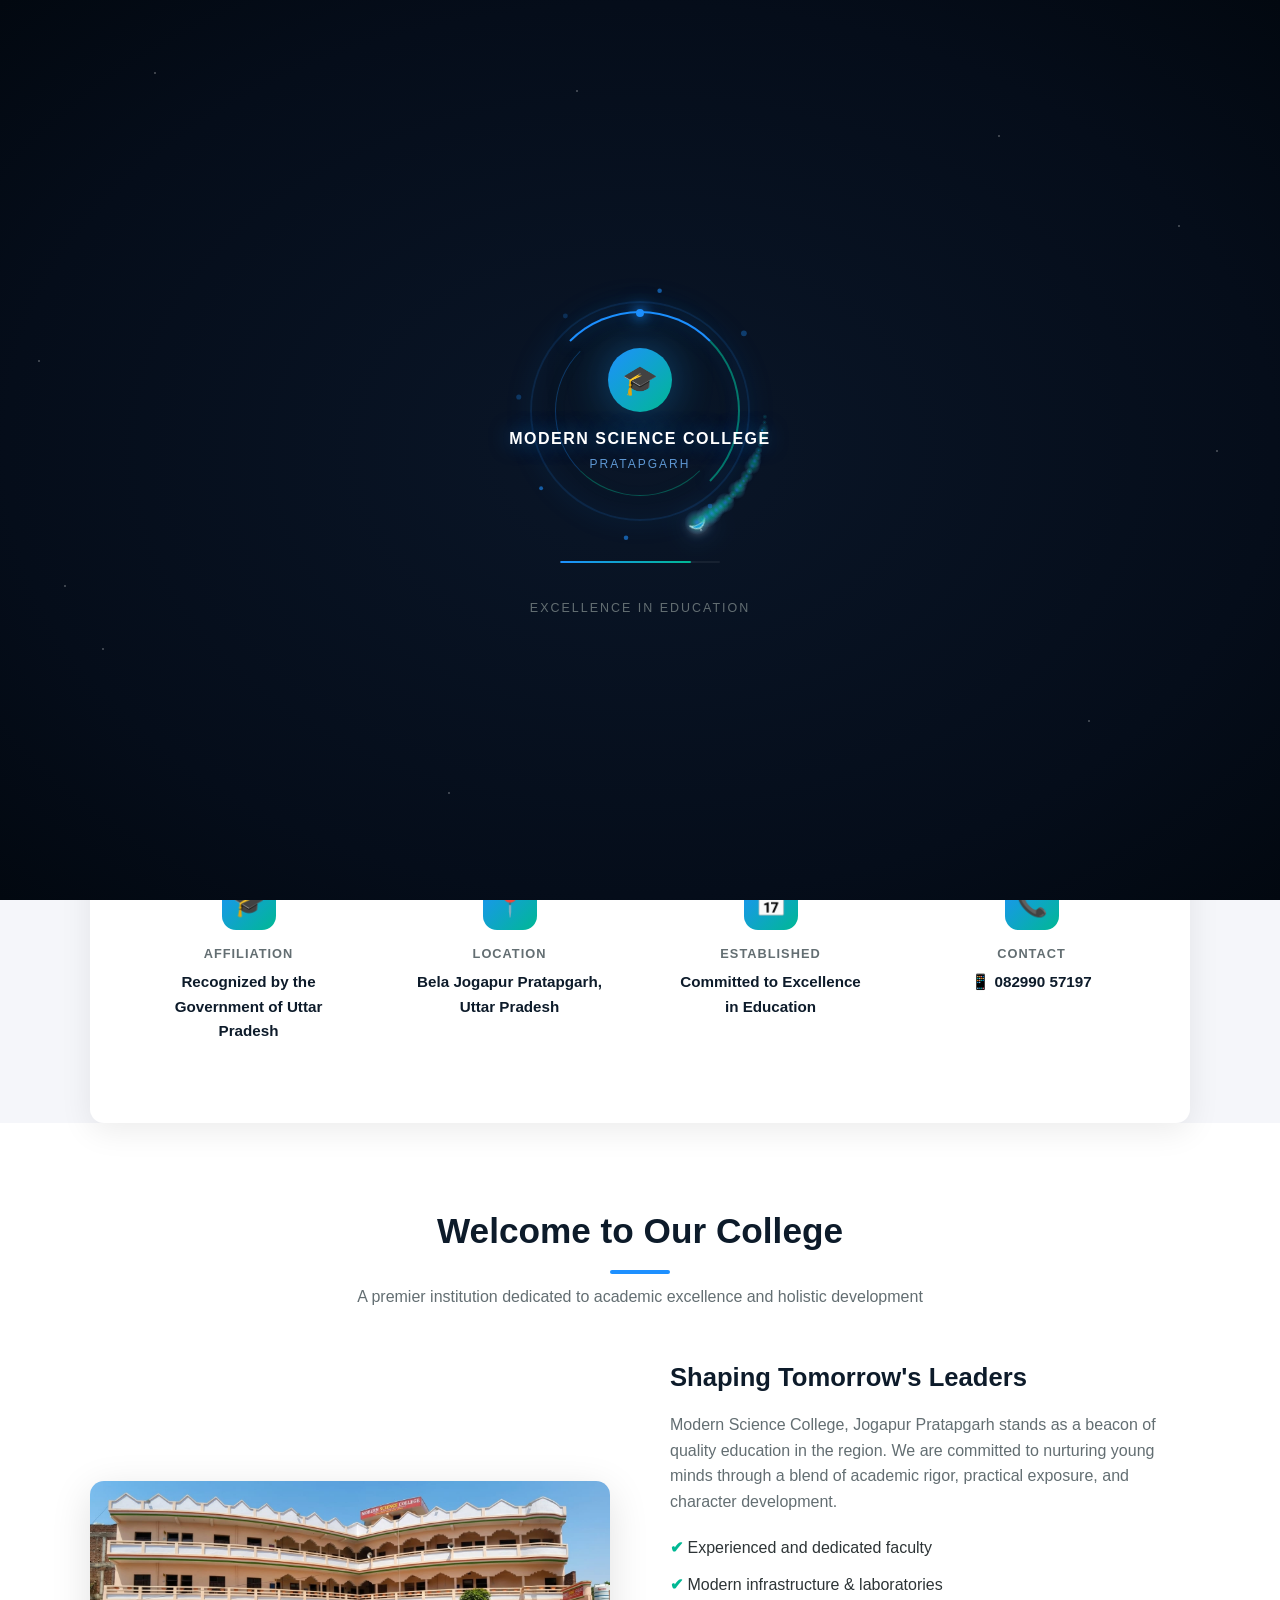
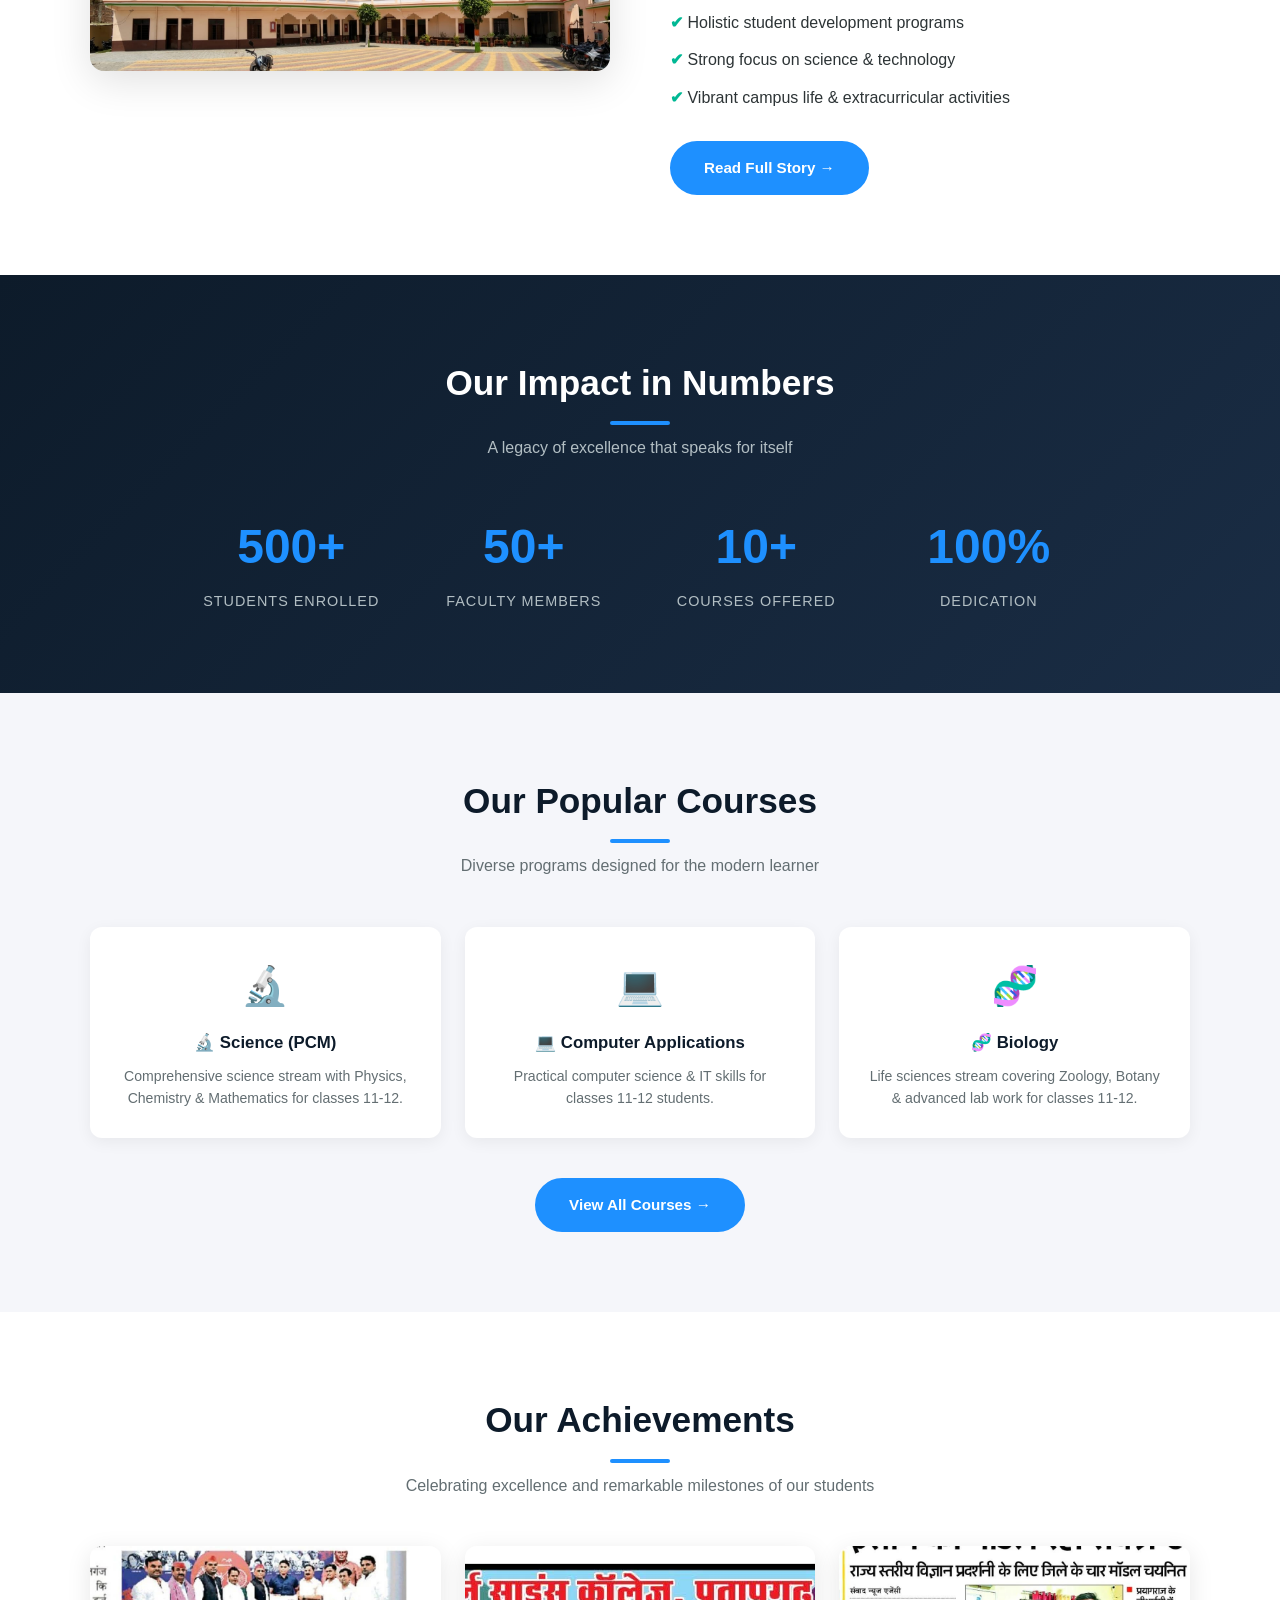
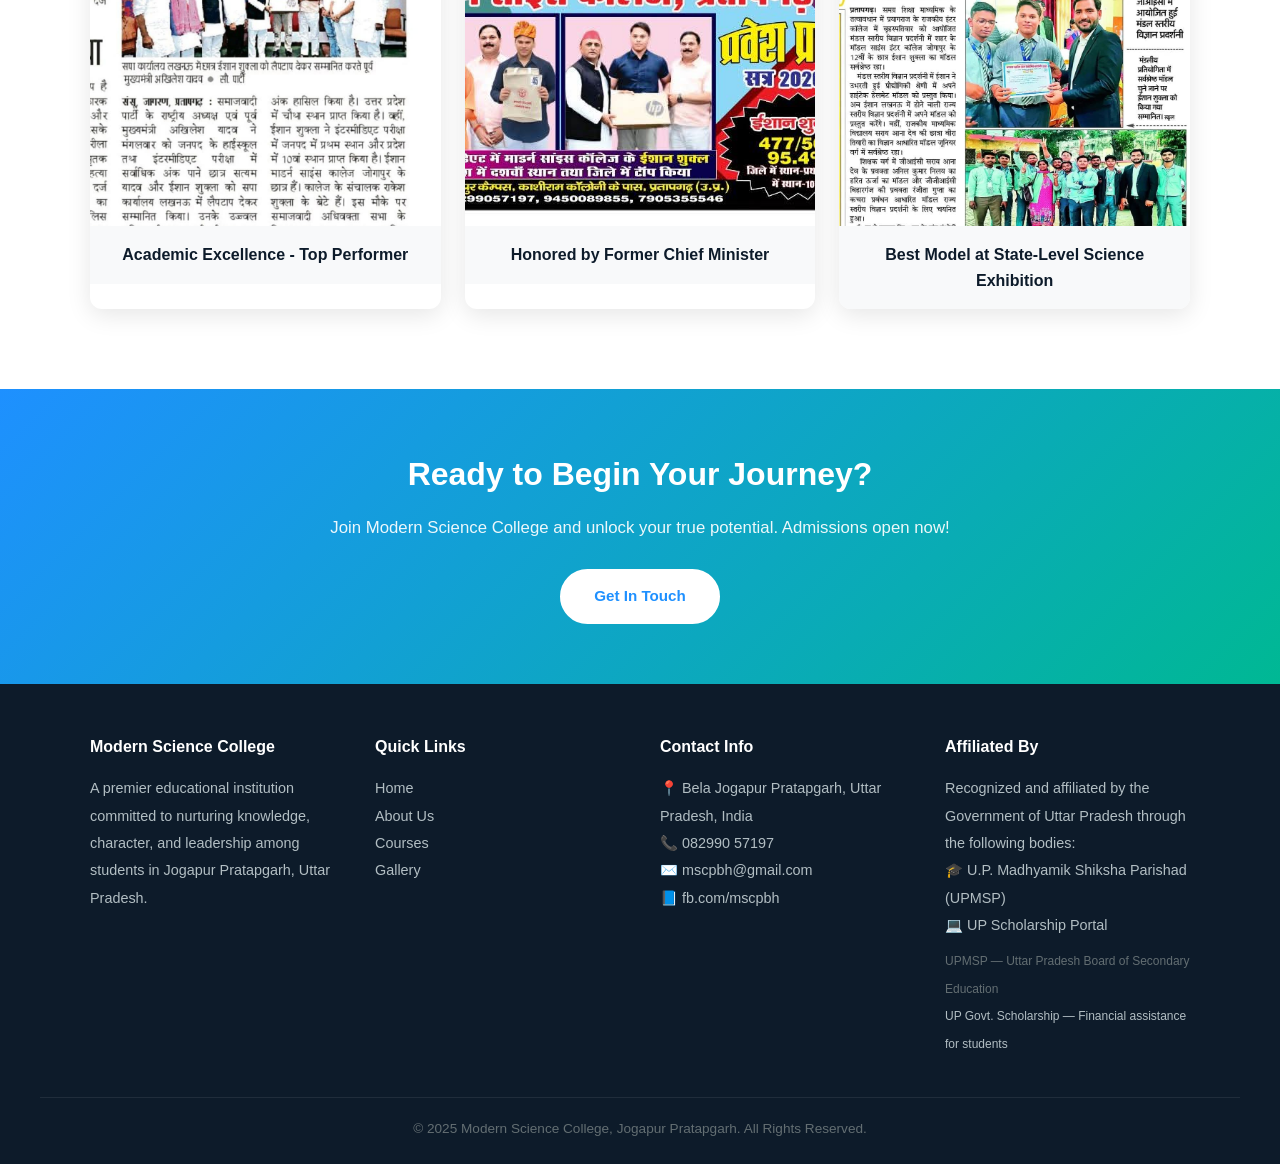
==== commit bdd62659: "changes all" ====
--- a/index.html
+++ b/index.html
@@ -3,7 +3,7 @@
 <head>
   <meta charset="UTF-8" />
   <meta name="viewport" content="width=device-width, initial-scale=1.0" />
-  <title>Modern Science School, Jogapur Pratapgarh</title>
+  <title>Modern Science College, Jogapur Pratapgarh</title>
   <style>
     *, *::before, *::after { box-sizing: border-box; margin: 0; padding: 0; }
     html { scroll-behavior: smooth; }
@@ -489,6 +489,106 @@
       border-top: 1px solid rgba(255,255,255,0.08);
       text-align: center; padding-top: 20px;
       font-size: 0.85rem; color: #636e72;
+    }
+
+    /* ─── ACHIEVEMENT CARDS ─── */
+    .ach-card {
+      border-radius: 12px;
+      overflow: hidden;
+      box-shadow: 0 6px 24px rgba(0,0,0,0.1);
+      cursor: pointer;
+      transition: transform 0.35s ease, box-shadow 0.35s ease;
+    }
+    .ach-card:hover {
+      transform: translateY(-10px);
+      box-shadow: 0 18px 40px rgba(0,0,0,0.22);
+    }
+    .ach-card img {
+      width: 100%; height: 280px; object-fit: cover; display: block;
+    }
+    .ach-card-body {
+      padding: 16px; text-align: center; background: #f8f9fa;
+    }
+    .ach-card-title {
+      font-weight: 600; color: #0d1b2a; margin: 0; font-size: 1rem;
+    }
+
+    /* ─── LIGHTBOX ─── */
+    #lightbox-overlay {
+      display: none;
+      position: fixed;
+      inset: 0;
+      background: rgba(0,0,0,0.88);
+      z-index: 10000;
+      align-items: center;
+      justify-content: center;
+      padding: 20px;
+      backdrop-filter: blur(4px);
+    }
+    #lightbox-overlay.active {
+      display: flex;
+      animation: fadeIn 0.25s ease;
+    }
+    @keyframes fadeIn {
+      from { opacity: 0; }
+      to { opacity: 1; }
+    }
+    #lightbox-overlay img {
+      max-width: 90vw;
+      max-height: 85vh;
+      border-radius: 10px;
+      box-shadow: 0 20px 60px rgba(0,0,0,0.5);
+      object-fit: contain;
+    }
+    #lightbox-close {
+      position: absolute;
+      top: 20px; right: 30px;
+      font-size: 2.5rem;
+      color: #fff;
+      cursor: pointer;
+      z-index: 10001;
+      line-height: 1;
+      opacity: 0.85;
+      transition: opacity 0.2s;
+      background: none;
+      border: none;
+    }
+    #lightbox-close:hover {
+      opacity: 1;
+    }
+    #lightbox-prev, #lightbox-next {
+      position: absolute;
+      top: 50%;
+      transform: translateY(-50%);
+      font-size: 3rem;
+      color: #fff;
+      cursor: pointer;
+      z-index: 10001;
+      background: rgba(255,255,255,0.1);
+      border: none;
+      width: 55px; height: 55px;
+      border-radius: 50%;
+      display: flex;
+      align-items: center;
+      justify-content: center;
+      opacity: 0.7;
+      transition: opacity 0.2s, background 0.2s;
+    }
+    #lightbox-prev:hover, #lightbox-next:hover {
+      opacity: 1;
+      background: rgba(255,255,255,0.2);
+    }
+    #lightbox-prev { left: 15px; }
+    #lightbox-next { right: 15px; }
+    #lightbox-counter {
+      position: absolute;
+      bottom: 20px;
+      left: 50%;
+      transform: translateX(-50%);
+      color: #fff;
+      font-size: 0.95rem;
+      opacity: 0.8;
+      z-index: 10001;
     }
 
     /* ─── RESPONSIVE ─── */
@@ -584,7 +684,7 @@
   <nav>
     <div class="logo">
       <div class="logo-circle">MSC</div>
-      <span>Modern Science School</span>
+      <span>Modern Science College</span>
     </div>
     <ul class="nav-links">
       <li><a href="index.html" class="active">Home</a></li>
@@ -603,7 +703,7 @@
   <section class="hero">
     <div class="hero-content">
       <span class="hero-badge">Established · Jogapur Pratapgarh, Uttar Pradesh</span>
-      <h1>Modern Science School</h1>
+      <h1>Modern Science College</h1>
       <p>Empowering minds through quality education, innovation, and character building since inception. Nurturing future leaders at Bela Jogapur Pratapgarh.</p>
       <div class="hero-btns">
         <a href="courses.html" class="btn btn-primary">Explore Courses</a>
@@ -639,16 +739,16 @@
   <!-- ABOUT HIGHLIGHTS -->
   <section id="home-about">
     <div class="section-title">
-      <h2>Welcome to Our School</h2>
+      <h2>Welcome to Our College</h2>
       <p>A premier institution dedicated to academic excellence and holistic development</p>
     </div>
     <div class="about-grid">
       <div class="about-img">
-        <img src="../img/collegepic2.jpeg" alt="School Campus" />
+        <img src="../img/collegepic2.jpeg" alt="College Campus" />
       </div>
       <div class="about-text">
         <h3>Shaping Tomorrow's Leaders</h3>
-        <p>Modern Science School, Jogapur Pratapgarh stands as a beacon of quality education in the region. We are committed to nurturing young minds through a blend of academic rigor, practical exposure, and character development.</p>
+        <p>Modern Science College, Jogapur Pratapgarh stands as a beacon of quality education in the region. We are committed to nurturing young minds through a blend of academic rigor, practical exposure, and character development.</p>
         <ul class="check-list">
           <li>Experienced and dedicated faculty</li>
           <li>Modern infrastructure &amp; laboratories</li>
@@ -715,10 +815,38 @@
     </div>
   </section>
 
+  <!-- ACHIEVEMENTS -->
+  <section id="achievements" style="background:#fff;">
+    <div class="section-title">
+      <h2>Our Achievements</h2>
+      <p>Celebrating excellence and remarkable milestones of our students</p>
+    </div>
+    <div style="display:grid; grid-template-columns: repeat(auto-fit, minmax(320px, 1fr)); gap:24px; max-width:1100px; margin:0 auto;">
+      <div class="ach-card" onclick="openLightbox(this)">
+        <img src="../img/achievement1.jpeg" alt="Academic Excellence" data-full="../img/achievement1.jpeg" />
+        <div class="ach-card-body">
+          <p class="ach-card-title">Academic Excellence - Top Performer</p>
+        </div>
+      </div>
+      <div class="ach-card" onclick="openLightbox(this)">
+        <img src="../img/achievement2.jpeg" alt="State Recognition" data-full="../img/achievement2.jpeg" />
+        <div class="ach-card-body">
+          <p class="ach-card-title">Honored by Former Chief Minister</p>
+        </div>
+      </div>
+      <div class="ach-card" onclick="openLightbox(this)">
+        <img src="../img/achievement3.jpeg" alt="Science Exhibition" data-full="../img/achievement3.jpeg" />
+        <div class="ach-card-body">
+          <p class="ach-card-title">Best Model at State-Level Science Exhibition</p>
+        </div>
+      </div>
+    </div>
+  </section>
+
   <!-- CTA BANNER -->
   <section class="cta-banner">
     <h2>Ready to Begin Your Journey?</h2>
-    <p>Join Modern Science School and unlock your true potential. Admissions open now!</p>
+    <p>Join Modern Science College and unlock your true potential. Admissions open now!</p>
     <a href="about.html" class="btn btn-white">Get In Touch</a>
   </section>
 
@@ -726,7 +854,7 @@
   <footer>
     <div class="footer-grid">
       <div class="footer-col">
-        <h3>Modern Science School</h3>
+        <h3>Modern Science College</h3>
         <p>A premier educational institution committed to nurturing knowledge, character, and leadership among students in Jogapur Pratapgarh, Uttar Pradesh.</p>
       </div>
       <div class="footer-col">
@@ -753,7 +881,7 @@
       </div>
     </div>
     <div class="footer-bottom">
-      <p>&copy; 2025 Modern Science School, Jogapur Pratapgarh. All Rights Reserved.</p>
+      <p>&copy; 2025 Modern Science College, Jogapur Pratapgarh. All Rights Reserved.</p>
     </div>
   </footer>
 
@@ -1021,7 +1149,68 @@
     requestAnimationFrame(animate);
 
   })();
-  </script>
+
+  // ─── LIGHTBOX ───
+  var lightboxOverlay = document.getElementById('lightbox-overlay');
+  var lightboxImg = document.getElementById('lightbox-img');
+  var lightboxCounter = document.getElementById('lightbox-counter');
+  var achCards = document.querySelectorAll('.ach-card');
+  var currentLightboxIndex = 0;
+  var lightboxImages = [];
+
+  function buildLightboxIndex() {
+    lightboxImages = [];
+    achCards.forEach(function(card) {
+      var img = card.querySelector('img');
+      if (img) lightboxImages.push(img.getAttribute('data-full') || img.src);
+    });
+  }
+
+  function openLightbox(cardEl) {
+    buildLightboxIndex();
+    currentLightboxIndex = Array.from(achCards).indexOf(cardEl);
+    if (currentLightboxIndex < 0) currentLightboxIndex = 0;
+    updateLightbox();
+    lightboxOverlay.classList.add('active');
+    document.body.style.overflow = 'hidden';
+  }
+
+  function closeLightbox() {
+    lightboxOverlay.classList.remove('active');
+    document.body.style.overflow = '';
+  }
+
+  function updateLightbox() {
+    lightboxImg.src = lightboxImages[currentLightboxIndex];
+    lightboxCounter.textContent = (currentLightboxIndex + 1) + ' / ' + lightboxImages.length;
+  }
+
+  function navLightbox(dir) {
+    currentLightboxIndex = (currentLightboxIndex + dir + lightboxImages.length) % lightboxImages.length;
+    updateLightbox();
+  }
+
+  lightboxOverlay.addEventListener('click', function(e) {
+    if (e.target === lightboxOverlay) closeLightbox();
+  });
+
+  document.addEventListener('keydown', function(e) {
+    if (!lightboxOverlay.classList.contains('active')) return;
+    if (e.key === 'Escape') closeLightbox();
+    if (e.key === 'ArrowLeft') navLightbox(-1);
+    if (e.key === 'ArrowRight') navLightbox(1);
+  });
+
+</script>
+
+  <!-- LIGHTBOX -->
+  <div id="lightbox-overlay">
+    <button id="lightbox-close" onclick="closeLightbox()">&times;</button>
+    <button id="lightbox-prev" onclick="navLightbox(-1)">&#8249;</button>
+    <button id="lightbox-next" onclick="navLightbox(1)">&#8250;</button>
+    <img id="lightbox-img" src="" alt="Enlarged view" />
+    <div id="lightbox-counter"></div>
+  </div>
 
 </body>
 </html>
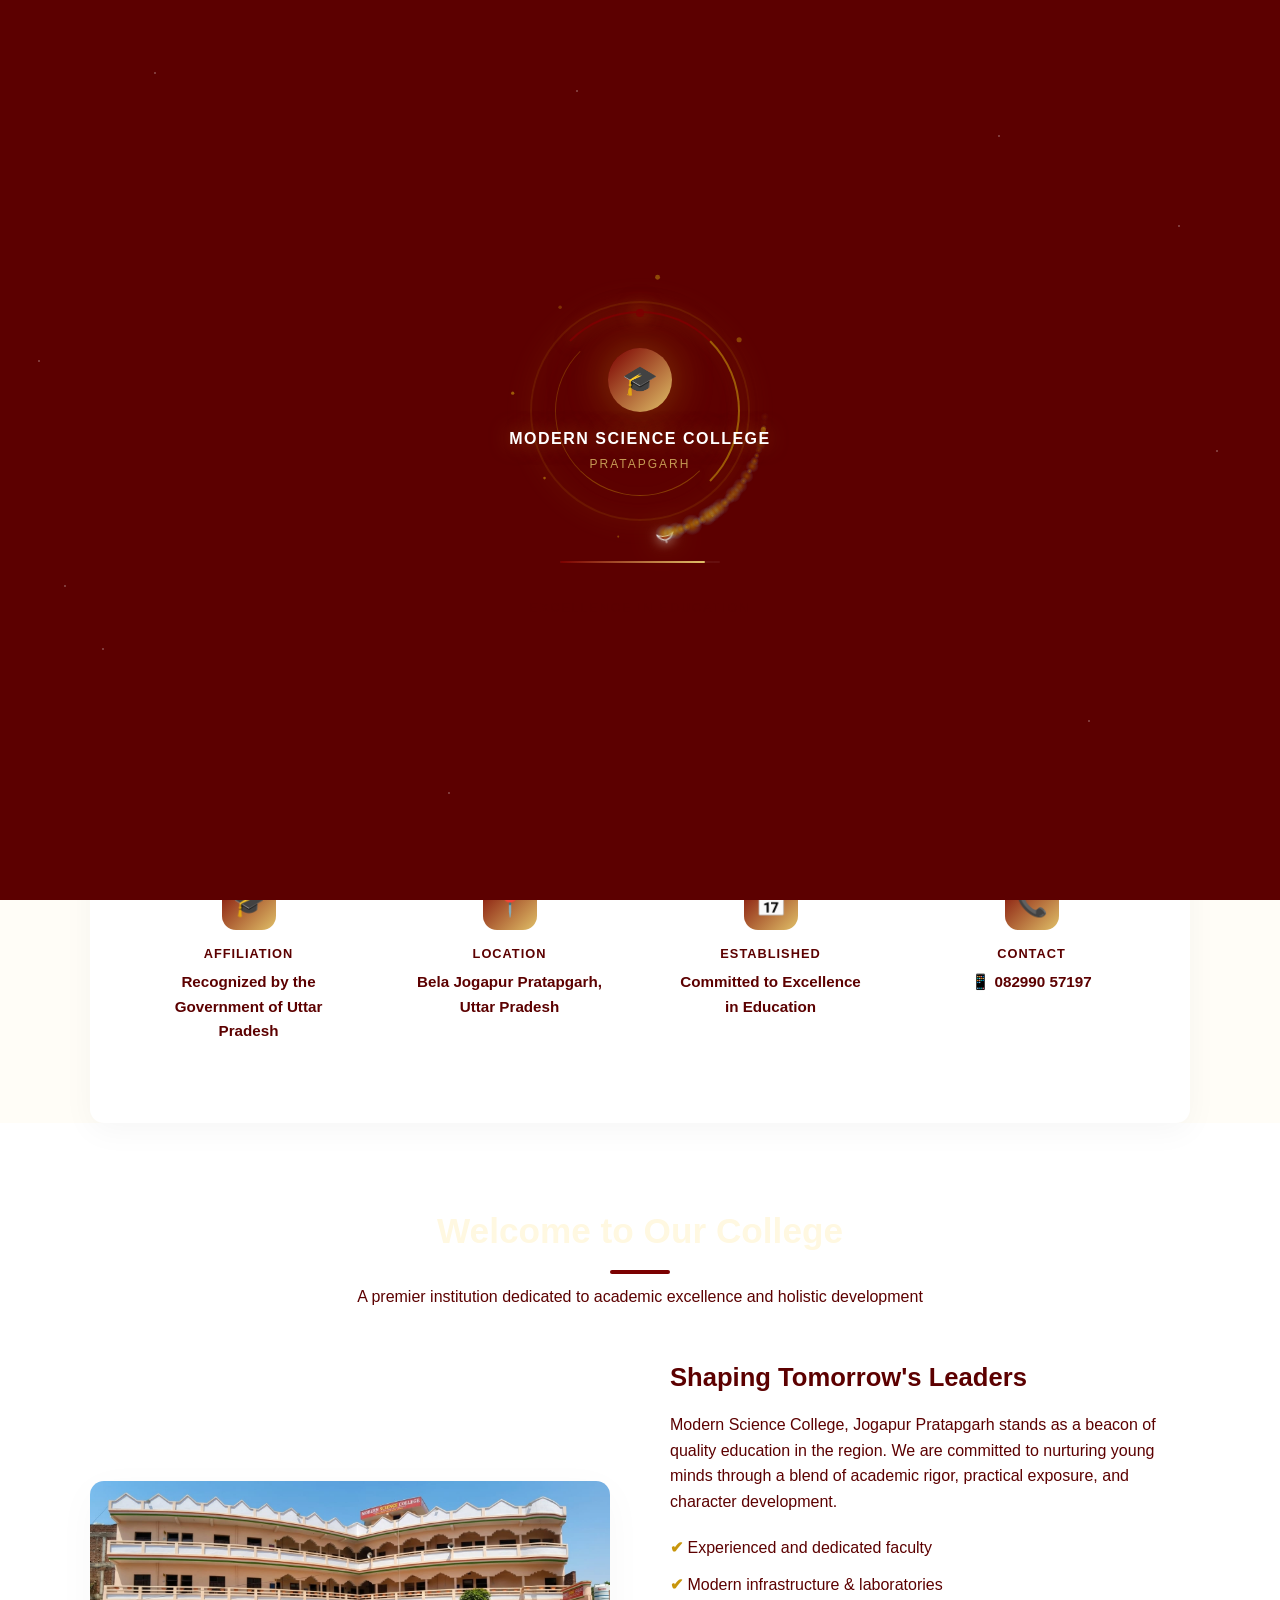
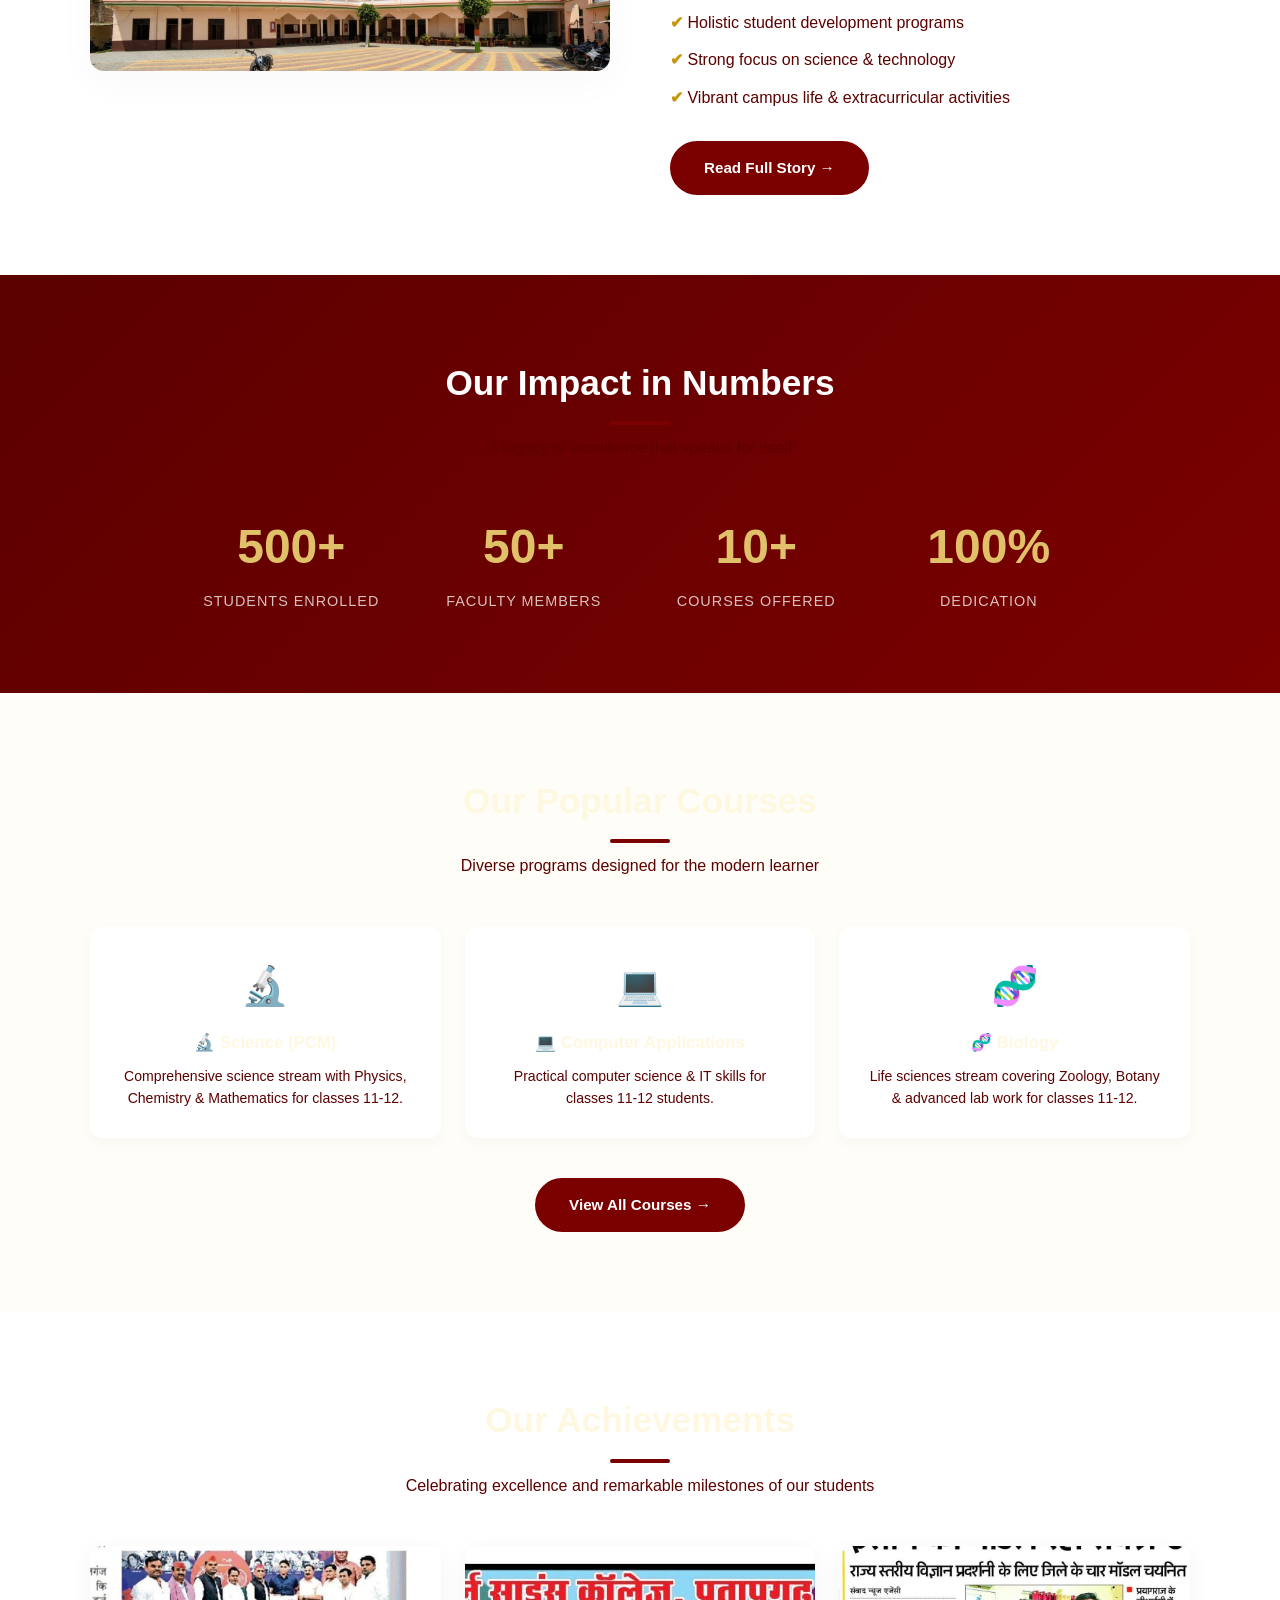
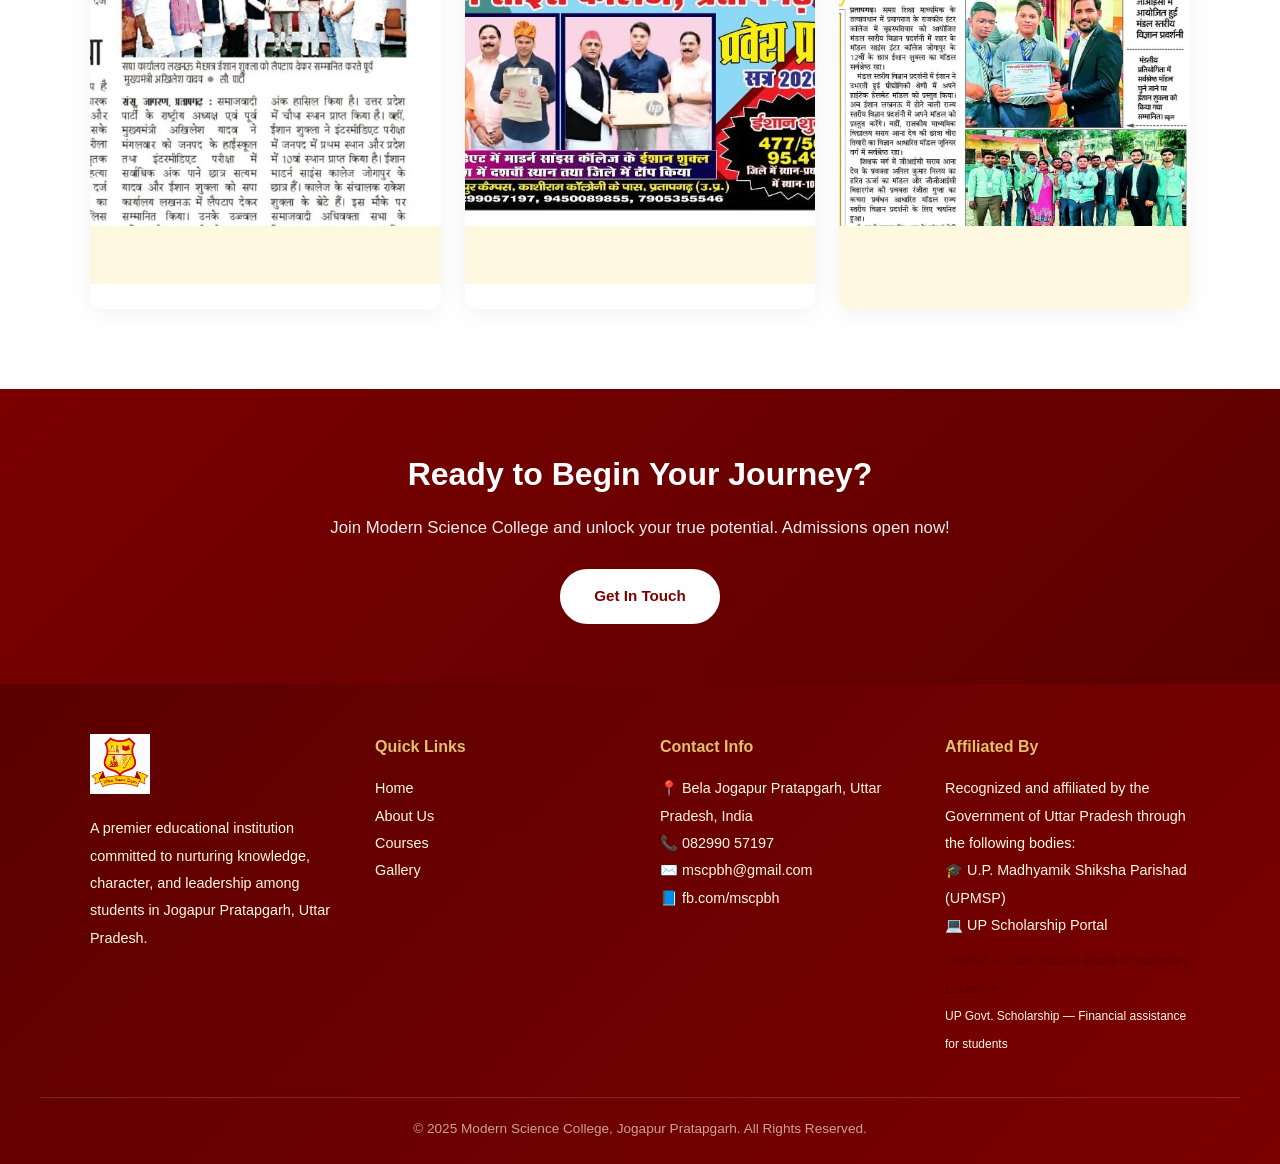
==== commit 471b09cd: "today ui changes" ====
--- a/index.html
+++ b/index.html
@@ -9,8 +9,8 @@
     html { scroll-behavior: smooth; }
     body {
       font-family: 'Segoe UI', Tahoma, sans-serif;
-      background: #f5f6fa;
-      color: #2d3436;
+      background: #fffdf7;
+      color: #5c0000;
       line-height: 1.6;
     }
     a { text-decoration: none; color: inherit; }
@@ -19,7 +19,7 @@
     #loader-overlay {
       position: fixed;
       inset: 0;
-      background: radial-gradient(ellipse at center, #0a1628 0%, #050d1a 70%, #020810 100%);
+      background: radial-gradient(ellipse at center, #5c0000 0%, #5c0000 70%, #5c0000 100%);
       display: flex;
       flex-direction: column;
       align-items: center;
@@ -49,9 +49,9 @@
       width: 220px;
       height: 220px;
       border-radius: 50%;
-      border: 2px solid rgba(30, 144, 255, 0.15);
-      box-shadow: 0 0 30px rgba(30, 144, 255, 0.08),
-                  inset 0 0 30px rgba(30, 144, 255, 0.05);
+      border: 2px solid rgba(200, 150, 12, 0.15);
+      box-shadow: 0 0 30px rgba(200, 150, 12, 0.08),
+                  inset 0 0 30px rgba(200, 150, 12, 0.05);
     }
     .loader-ring {
       position: absolute;
@@ -59,10 +59,10 @@
       height: 200px;
       border-radius: 50%;
       border: 2.5px solid transparent;
-      border-top-color: #1e90ff;
-      border-right-color: rgba(0, 184, 148, 0.6);
+      border-top-color: #7b0000;
+      border-right-color: rgba(200, 150, 12, 0.6);
       animation: ring-spin 2s cubic-bezier(0.5, 0, 0.5, 1) infinite;
-      filter: drop-shadow(0 0 8px rgba(30, 144, 255, 0.5));
+      filter: drop-shadow(0 0 8px rgba(200, 150, 12, 0.5));
     }
     .loader-ring-inner {
       position: absolute;
@@ -70,18 +70,18 @@
       height: 170px;
       border-radius: 50%;
       border: 1.5px solid transparent;
-      border-bottom-color: rgba(0, 184, 148, 0.4);
-      border-left-color: rgba(30, 144, 255, 0.3);
+      border-bottom-color: rgba(200, 150, 12, 0.4);
+      border-left-color: rgba(200, 150, 12, 0.3);
       animation: ring-spin 3s cubic-bezier(0.5, 0, 0.5, 1) infinite reverse;
-      filter: drop-shadow(0 0 6px rgba(0, 184, 148, 0.3));
+      filter: drop-shadow(0 0 6px rgba(200, 150, 12, 0.3));
     }
     .loader-ring-dot {
       position: absolute;
       width: 8px;
       height: 8px;
       border-radius: 50%;
-      background: #1e90ff;
-      box-shadow: 0 0 12px #1e90ff, 0 0 24px rgba(30, 144, 255, 0.4);
+      background: #7b0000;
+      box-shadow: 0 0 12px #7b0000, 0 0 24px rgba(200, 150, 12, 0.4);
       top: -4px;
       left: 50%;
       transform: translateX(-50%);
@@ -100,15 +100,15 @@
       width: 64px;
       height: 64px;
       border-radius: 50%;
-      background: linear-gradient(135deg, #1e90ff, #00b894);
+      background: linear-gradient(135deg, #7b0000, #e0c068);
       display: flex;
       align-items: center;
       justify-content: center;
       font-size: 1.8rem;
       color: #fff;
       margin-bottom: 14px;
-      box-shadow: 0 0 40px rgba(30, 144, 255, 0.35),
-                  0 0 80px rgba(0, 184, 148, 0.15);
+      box-shadow: 0 0 40px rgba(200, 150, 12, 0.35),
+                  0 0 80px rgba(200, 150, 12, 0.15);
       animation: icon-pulse 2s ease-in-out infinite;
     }
     .loader-college-name {
@@ -117,11 +117,11 @@
       font-weight: 700;
       letter-spacing: 1.5px;
       text-transform: uppercase;
-      text-shadow: 0 0 20px rgba(30, 144, 255, 0.5);
+      text-shadow: 0 0 20px rgba(200, 150, 12, 0.5);
       white-space: nowrap;
     }
     .loader-college-sub {
-      color: #74b9ff;
+      color: #e0c068;
       font-size: 0.75rem;
       font-weight: 500;
       letter-spacing: 2px;
@@ -152,7 +152,7 @@
     .bird svg {
       width: 22px;
       height: 22px;
-      filter: drop-shadow(0 0 6px #fff) drop-shadow(0 0 12px rgba(30, 144, 255, 0.7));
+      filter: drop-shadow(0 0 6px #fff) drop-shadow(0 0 12px rgba(200, 150, 12, 0.7));
       animation: wing-flap 0.35s ease-in-out infinite alternate;
     }
 
@@ -180,7 +180,7 @@
     /* ─── BOTTOM TAGLINE ─── */
     .loader-tagline {
       margin-top: 36px;
-      color: #636e72;
+      color: #5c0000;
       font-size: 0.78rem;
       letter-spacing: 2px;
       text-transform: uppercase;
@@ -199,9 +199,9 @@
     .loader-progress-bar {
       height: 100%;
       width: 0%;
-      background: linear-gradient(90deg, #1e90ff, #00b894);
+      background: linear-gradient(90deg, #7b0000, #e0c068);
       border-radius: 2px;
-      box-shadow: 0 0 10px rgba(30, 144, 255, 0.5);
+      box-shadow: 0 0 10px rgba(200, 150, 12, 0.5);
       transition: width 0.1s linear;
     }
 
@@ -291,29 +291,26 @@
     /* ─── NAVBAR ─── */
     nav {
       position: sticky; top: 0; z-index: 999;
-      background: #0d1b2a;
+      background: linear-gradient(135deg, #5c0000, #7b0000);
       display: flex; align-items: center; justify-content: space-between;
       padding: 0 40px;
-      box-shadow: 0 2px 8px rgba(0,0,0,0.3);
+      box-shadow: 0 2px 8px rgba(0,0,0,0.15);
     }
     .logo {
       display: flex; align-items: center; gap: 12px;
       color: #fff; font-size: 1.1rem; font-weight: 600;
     }
-    .logo-circle {
-      width: 44px; height: 44px; border-radius: 50%;
-      background: linear-gradient(135deg, #1e90ff, #00b894);
-      display: flex; align-items: center; justify-content: center;
-      font-size: 1.3rem; font-weight: bold; color: #fff; flex-shrink: 0;
-    }
+      .logo-img {
+        height: 44px; width: auto; border-radius: 50%; flex-shrink: 0;
+      }
     .nav-links { display: flex; gap: 6px; list-style: none; }
     .nav-links a {
       display: block; padding: 10px 18px;
-      color: #dfe6e9; font-size: 0.9rem; font-weight: 500;
+      color: #fff8e1; font-size: 0.9rem; font-weight: 500;
       border-radius: 6px; transition: all 0.2s;
     }
     .nav-links a:hover, .nav-links a.active {
-      background: #1e90ff; color: #fff;
+      background: #e0c068; color: #5c0000;
     }
     .hamburger {
       display: none;
@@ -329,7 +326,7 @@
       display: block;
       width: 26px;
       height: 3px;
-      background: #dfe6e9;
+      background: #5c0000;
       border-radius: 3px;
       transition: all 0.3s;
     }
@@ -348,7 +345,7 @@
     .hero::after {
       content: '';
       position: absolute; inset: 0;
-      background: linear-gradient(135deg, rgba(13,27,42,0.82), rgba(30,144,255,0.55));
+      background: linear-gradient(135deg, rgba(92,0,0,0.88), rgba(200,150,12,0.5));
     }
     .hero-content {
       position: relative; z-index: 1;
@@ -370,10 +367,10 @@
       border-radius: 50px; font-weight: 600; font-size: 0.95rem;
       transition: all 0.25s; cursor: pointer;
     }
-    .btn-primary { background: #1e90ff; color: #fff; border: 2px solid #1e90ff; }
-    .btn-primary:hover { background: #0d6efd; border-color: #0d6efd; transform: translateY(-2px); }
+    .btn-primary { background: #7b0000; color: #fff; border: 2px solid #7b0000; }
+    .btn-primary:hover { background: #5c0000; border-color: #5c0000; transform: translateY(-2px); }
     .btn-outline { background: transparent; color: #fff; border: 2px solid #fff; }
-    .btn-outline:hover { background: #fff; color: #0d1b2a; transform: translateY(-2px); }
+    .btn-outline:hover { background: #fff; color: #5c0000; transform: translateY(-2px); }
 
     /* ─── SECTIONS ─── */
     section { padding: 80px 40px; }
@@ -381,15 +378,15 @@
       text-align: center; margin-bottom: 48px;
     }
     .section-title h2 {
-      font-size: 2.2rem; color: #0d1b2a;
+      font-size: 2.2rem; color: #fff8e1;
       position: relative; display: inline-block;
     }
     .section-title h2::after {
       content: ''; display: block;
-      width: 60px; height: 4px; background: #1e90ff;
+      width: 60px; height: 4px; background: #7b0000;
       border-radius: 2px; margin: 10px auto 0;
     }
-    .section-title p { color: #636e72; margin-top: 10px; font-size: 1rem; }
+    .section-title p { color: #5c0000; margin-top: 10px; font-size: 1rem; }
 
     /* ─── QUICK INFO ─── */
     .quick-info {
@@ -400,17 +397,17 @@
       margin-top: -40px; position: relative; z-index: 2;
       max-width: 1100px; margin-left: auto; margin-right: auto;
       border-radius: 14px;
-      box-shadow: 0 8px 32px rgba(0,0,0,0.08);
+      box-shadow: 0 8px 32px rgba(0,0,0,0.04);
     }
     .info-card { text-align: center; padding: 20px; }
     .info-icon {
       width: 54px; height: 54px; border-radius: 14px;
-      background: linear-gradient(135deg, #1e90ff, #00b894);
+      background: linear-gradient(135deg, #7b0000, #e0c068);
       display: flex; align-items: center; justify-content: center;
       font-size: 1.6rem; margin: 0 auto 14px;
     }
-    .info-card h3 { font-size: 0.8rem; color: #636e72; text-transform: uppercase; letter-spacing: 1px; margin-bottom: 6px; }
-    .info-card p { font-weight: 600; color: #0d1b2a; font-size: 0.95rem; }
+    .info-card h3 { font-size: 0.8rem; color: #5c0000; text-transform: uppercase; letter-spacing: 1px; margin-bottom: 6px; }
+    .info-card p { font-weight: 600; color: #5c0000; font-size: 0.95rem; }
 
     /* ─── ABOUT HIGHLIGHTS ─── */
     #home-about { background: #fff; }
@@ -420,32 +417,32 @@
     }
     .about-img {
       border-radius: 14px; overflow: hidden;
-      box-shadow: 0 10px 40px rgba(0,0,0,0.12);
+      box-shadow: 0 10px 40px rgba(0,0,0,0.03);
     }
     .about-img img { width: 100%; height: auto; display: block; }
-    .about-text h3 { font-size: 1.6rem; color: #0d1b2a; margin-bottom: 14px; }
-    .about-text p { color: #636e72; margin-bottom: 14px; }
+    .about-text h3 { font-size: 1.6rem; color: #5c0000; margin-bottom: 14px; }
+    .about-text p { color: #5c0000; margin-bottom: 14px; }
     .check-list { list-style: none; margin-bottom: 24px; }
-    .check-list li { padding: 6px 0; color: #2d3436; }
-    .check-list li::before { content: '✔ '; color: #00b894; font-weight: bold; }
+    .check-list li { padding: 6px 0; color: #5c0000; }
+    .check-list li::before { content: '✔ '; color: #c8960c; font-weight: bold; }
 
     /* ─── STATS ─── */
     #stats {
-      background: linear-gradient(135deg, #0d1b2a, #1a2d45);
+      background: linear-gradient(135deg, #5c0000, #7b0000);
       color: #fff; text-align: center;
     }
     #stats .section-title h2 { color: #fff; }
-    #stats .section-title p { color: #b2bec3; }
+    #stats .section-title p { color: #5c0000; }
     .stats-grid {
       display: grid;
       grid-template-columns: repeat(auto-fit, minmax(160px, 1fr));
       gap: 30px; max-width: 900px; margin: 0 auto;
     }
-    .stat-item h2 { font-size: 3rem; font-weight: 800; color: #1e90ff; }
-    .stat-item p { color: #b2bec3; font-size: 0.9rem; text-transform: uppercase; letter-spacing: 1px; margin-top: 4px; }
+    .stat-item h2 { font-size: 3rem; font-weight: 800; color: #e0c068; }
+    .stat-item p { color: rgba(255,255,255,0.75); font-size: 0.9rem; text-transform: uppercase; letter-spacing: 1px; margin-top: 4px; }
 
     /* ─── COURSES PREVIEW ─── */
-    #courses-preview { background: #f5f6fa; }
+    #courses-preview { background: #fffdf7; }
     .course-grid {
       display: grid;
       grid-template-columns: repeat(auto-fit, minmax(240px, 1fr));
@@ -454,27 +451,28 @@
     .course-card {
       background: #fff; border-radius: 12px;
       padding: 28px 24px; text-align: center;
-      box-shadow: 0 4px 16px rgba(0,0,0,0.06);
+      box-shadow: 0 4px 16px rgba(0,0,0,0.03);
       transition: transform 0.25s, box-shadow 0.25s;
     }
-    .course-card:hover { transform: translateY(-6px); box-shadow: 0 12px 32px rgba(0,0,0,0.12); }
+    .course-card:hover { transform: translateY(-6px); box-shadow: 0 12px 32px rgba(0,0,0,0.03); }
     .course-icon { font-size: 2.4rem; margin-bottom: 14px; }
-    .course-card h3 { color: #0d1b2a; margin-bottom: 8px; font-size: 1.05rem; }
-    .course-card p { color: #636e72; font-size: 0.88rem; }
+    .course-card h3 { color: #fff8e1; margin-bottom: 8px; font-size: 1.05rem; }
+    .course-card p { color: #5c0000; font-size: 0.88rem; }
 
     /* ─── CTA BANNER ─── */
     .cta-banner {
-      background: linear-gradient(135deg, #1e90ff, #00b894);
+      background: linear-gradient(135deg, #7b0000, #5c0000);
       color: #fff; text-align: center; padding: 60px 40px;
     }
     .cta-banner h2 { font-size: 2rem; margin-bottom: 14px; }
     .cta-banner p { font-size: 1.05rem; opacity: 0.92; margin-bottom: 28px; }
-    .btn-white { background: #fff; color: #1e90ff; border: 2px solid #fff; }
-    .btn-white:hover { background: transparent; color: #fff; transform: translateY(-2px); }
+    .btn-white { background: #fff; color: #7b0000; border: 2px solid #fff; }
+    .btn-white:hover { background: #7b0000; color: #fff; transform: translateY(-2px); }
 
     /* ─── FOOTER ─── */
     footer {
-      background: #0d1b2a; color: #b2bec3;
+      background: linear-gradient(135deg, #5c0000, #7b0000);
+      color: #fff8e1;
       padding: 50px 40px 24px;
     }
     .footer-grid {
@@ -482,35 +480,35 @@
       grid-template-columns: repeat(auto-fit, minmax(200px, 1fr));
       gap: 40px; max-width: 1100px; margin: 0 auto 40px;
     }
-    .footer-col h3 { color: #fff; margin-bottom: 16px; font-size: 1rem; }
-    .footer-col p, .footer-col a { color: #b2bec3; font-size: 0.9rem; line-height: 1.9; display: block; }
-    .footer-col a:hover { color: #1e90ff; }
+    .footer-col h3 { color: #e0c068; margin-bottom: 16px; font-size: 1rem; }
+    .footer-col p, .footer-col a { color: #fff8e1; font-size: 0.9rem; line-height: 1.9; display: block; }
+    .footer-col a:hover { color: #e0c068; }
     .footer-bottom {
-      border-top: 1px solid rgba(255,255,255,0.08);
+      border-top: 1px solid rgba(255,255,255,0.15);
       text-align: center; padding-top: 20px;
-      font-size: 0.85rem; color: #636e72;
+      font-size: 0.85rem; color: rgba(255,248,225,0.65);
     }
 
     /* ─── ACHIEVEMENT CARDS ─── */
     .ach-card {
       border-radius: 12px;
       overflow: hidden;
-      box-shadow: 0 6px 24px rgba(0,0,0,0.1);
+      box-shadow: 0 6px 24px rgba(0,0,0,0.05);
       cursor: pointer;
       transition: transform 0.35s ease, box-shadow 0.35s ease;
     }
     .ach-card:hover {
       transform: translateY(-10px);
-      box-shadow: 0 18px 40px rgba(0,0,0,0.22);
+      box-shadow: 0 18px 40px rgba(0,0,0,0.1);
     }
     .ach-card img {
       width: 100%; height: 280px; object-fit: cover; display: block;
     }
     .ach-card-body {
-      padding: 16px; text-align: center; background: #f8f9fa;
+      padding: 16px; text-align: center; background: #fff8e1;
     }
     .ach-card-title {
-      font-weight: 600; color: #0d1b2a; margin: 0; font-size: 1rem;
+      font-weight: 600; color: #fff8e1; margin: 0; font-size: 1rem;
     }
 
     /* ─── LIGHTBOX ─── */
@@ -537,7 +535,7 @@
       max-width: 90vw;
       max-height: 85vh;
       border-radius: 10px;
-      box-shadow: 0 20px 60px rgba(0,0,0,0.5);
+      box-shadow: 0 20px 60px rgba(0,0,0,0.3);
       object-fit: contain;
     }
     #lightbox-close {
@@ -593,19 +591,19 @@
 
     /* ─── RESPONSIVE ─── */
     @media (max-width: 768px) {
-      nav { padding: 12px 20px; }
+      nav { padding: 12px 20px; background: #7b0000; }
       .hamburger { display: flex; }
       .nav-links {
         display: none;
         flex-direction: column;
         width: 100%;
         gap: 2px;
-        background: #0d1b2a;
+        background: #7b0000;
         position: absolute;
         top: 100%;
         left: 0;
         padding: 8px 16px 12px;
-        border-top: 1px solid #1a2d45;
+        border-top: 1px solid #e0c068;
       }
       .nav-links.open { display: flex; }
       .nav-links a { border-radius: 6px; padding: 12px 14px; }
@@ -657,8 +655,8 @@
                   fill="rgba(255,255,255,0.85)"/>
             <defs>
               <linearGradient id="bird-grad" x1="3" y1="5" x2="21" y2="14">
-                <stop offset="0%" stop-color="#1e90ff"/>
-                <stop offset="100%" stop-color="#74b9ff"/>
+                <stop offset="0%" stop-color="#7b0000"/>
+                <stop offset="100%" stop-color="#e0c068"/>
               </linearGradient>
             </defs>
           </svg>
@@ -683,7 +681,7 @@
   <!-- NAVBAR -->
   <nav>
     <div class="logo">
-      <div class="logo-circle">MSC</div>
+      <img class="logo-img" src="../img/pnglogo.png" alt="Modern Science College Logo" />
       <span>Modern Science College</span>
     </div>
     <ul class="nav-links">
@@ -854,7 +852,7 @@
   <footer>
     <div class="footer-grid">
       <div class="footer-col">
-        <h3>Modern Science College</h3>
+        <img src="../img/pnglogo.png" alt="Modern Science College Logo" style="height:60px; width:auto; margin-bottom:14px;" />
         <p>A premier educational institution committed to nurturing knowledge, character, and leadership among students in Jogapur Pratapgarh, Uttar Pradesh.</p>
       </div>
       <div class="footer-col">
@@ -876,7 +874,7 @@
         <p>Recognized and affiliated by the Government of Uttar Pradesh through the following bodies:</p>
         <p><a href="https://upmsp.edu.in/" target="_blank" rel="noopener">🎓 U.P. Madhyamik Shiksha Parishad (UPMSP)</a></p>
         <p><a href="https://scholarship.up.gov.in/" target="_blank" rel="noopener">💻 UP Scholarship Portal</a></p>
-        <p style="margin-top:8px;"><small style="color:#636e72;">UPMSP — Uttar Pradesh Board of Secondary Education</small></p>
+        <p style="margin-top:8px;"><small style="color:#5c0000;">UPMSP — Uttar Pradesh Board of Secondary Education</small></p>
         <p><small>UP Govt. Scholarship — Financial assistance for students</small></p>
       </div>
     </div>
@@ -949,8 +947,8 @@
           continue;
         }
         var gradient = trailCtx.createRadialGradient(p.x, p.y, 0, p.x, p.y, p.radius * 3);
-        gradient.addColorStop(0, 'rgba(30, 144, 255, ' + (p.opacity * 0.9) + ')');
-        gradient.addColorStop(0.4, 'rgba(0, 184, 148, ' + (p.opacity * 0.5) + ')');
+        gradient.addColorStop(0, 'rgba(200, 150, 12, ' + (p.opacity * 0.9) + ')');
+        gradient.addColorStop(0.4, 'rgba(200, 150, 12, ' + (p.opacity * 0.5) + ')');
         gradient.addColorStop(1, 'rgba(116, 185, 255, 0)');
         trailCtx.beginPath();
         trailCtx.arc(p.x, p.y, p.radius * 3, 0, Math.PI * 2);
@@ -1029,9 +1027,9 @@
           gradient.addColorStop(0.5, 'rgba(200, 230, 255, ' + (p.opacity * 0.5) + ')');
           gradient.addColorStop(1, 'rgba(255, 255, 255, 0)');
         } else {
-          gradient.addColorStop(0, 'rgba(30, 144, 255, ' + p.opacity + ')');
-          gradient.addColorStop(0.5, 'rgba(0, 184, 148, ' + (p.opacity * 0.4) + ')');
-          gradient.addColorStop(1, 'rgba(30, 144, 255, 0)');
+          gradient.addColorStop(0, 'rgba(200, 150, 12, ' + p.opacity + ')');
+          gradient.addColorStop(0.5, 'rgba(200, 150, 12, ' + (p.opacity * 0.4) + ')');
+          gradient.addColorStop(1, 'rgba(200, 150, 12, 0)');
         }
         particleCtx.beginPath();
         particleCtx.arc(p.x, p.y, r * 2.5, 0, Math.PI * 2);
@@ -1079,7 +1077,7 @@
         var ody = CENTER_Y + Math.sin(orbitDots[d].angle) * orbitDots[d].radius;
         trailCtx.beginPath();
         trailCtx.arc(odx, ody, orbitDots[d].size, 0, Math.PI * 2);
-        trailCtx.fillStyle = 'rgba(30, 144, 255, ' + orbitDots[d].opacity + ')';
+        trailCtx.fillStyle = 'rgba(200, 150, 12, ' + orbitDots[d].opacity + ')';
         trailCtx.fill();
       }
 
